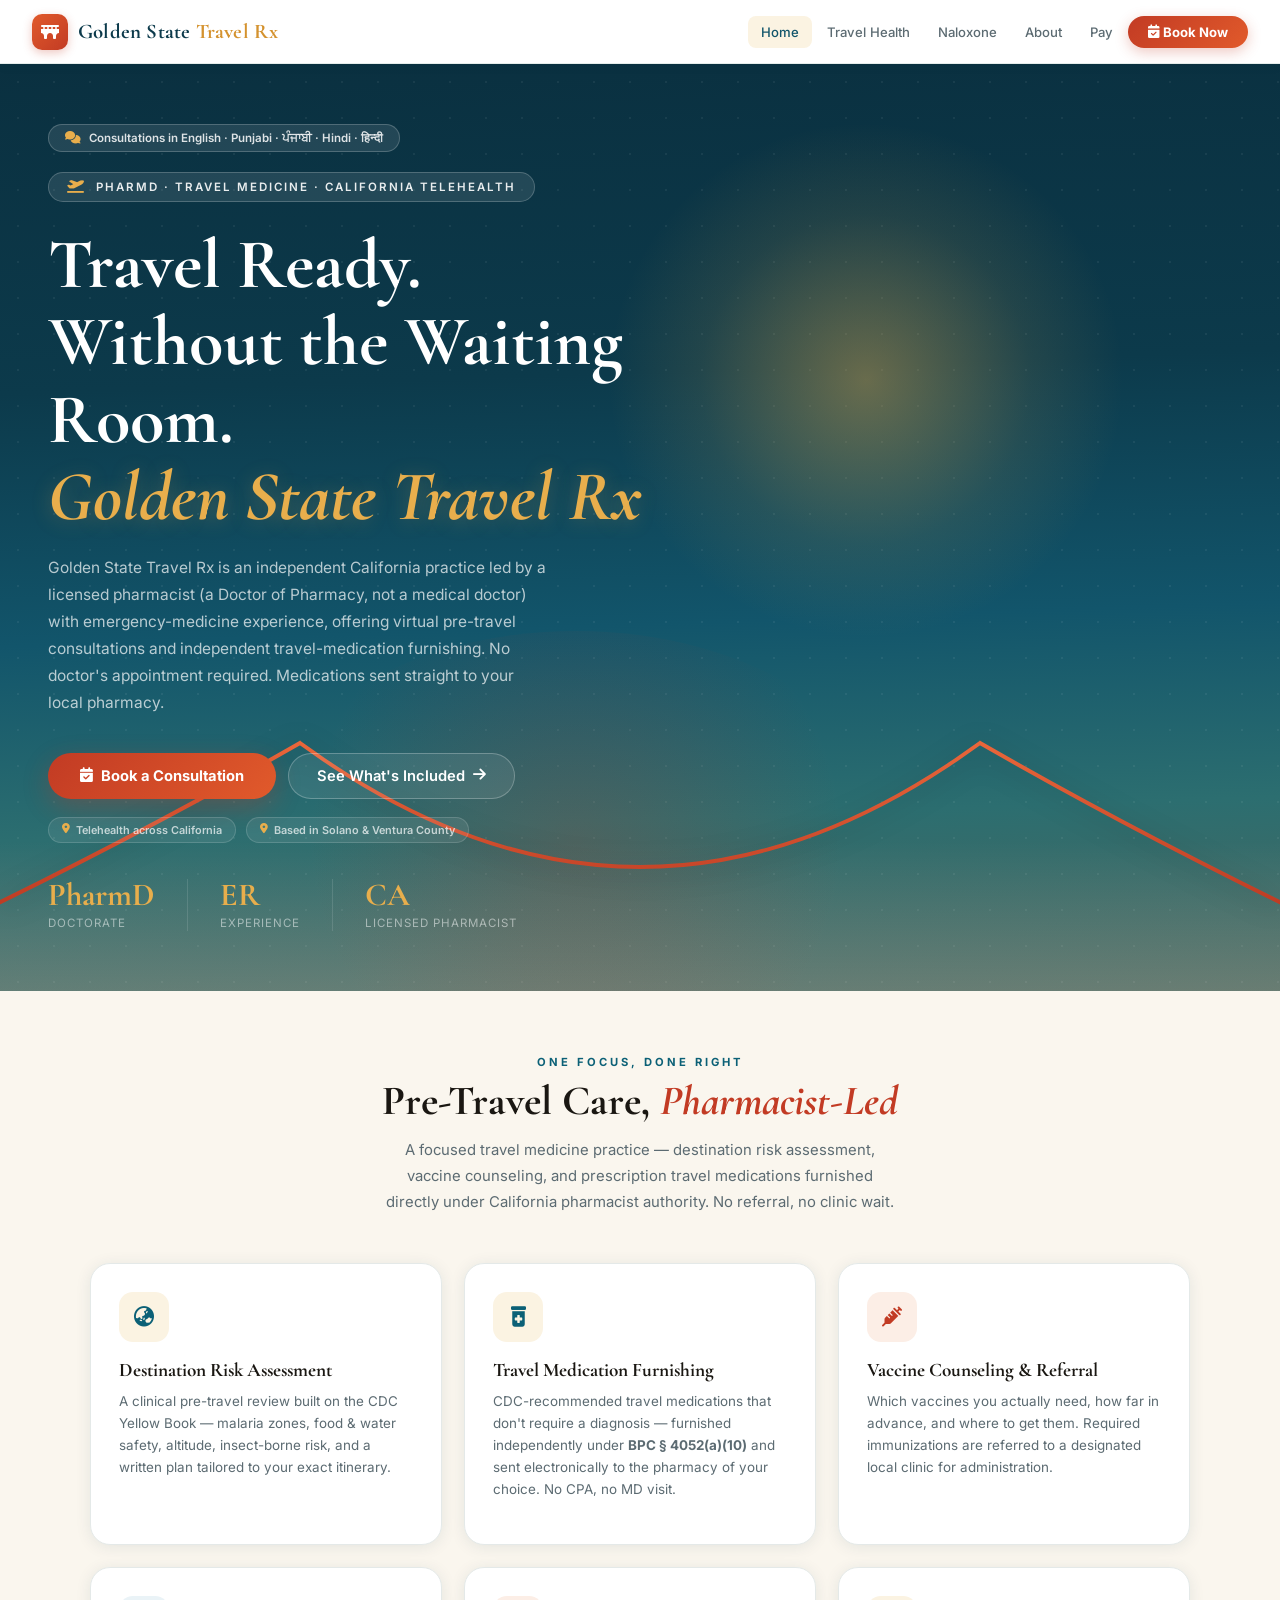
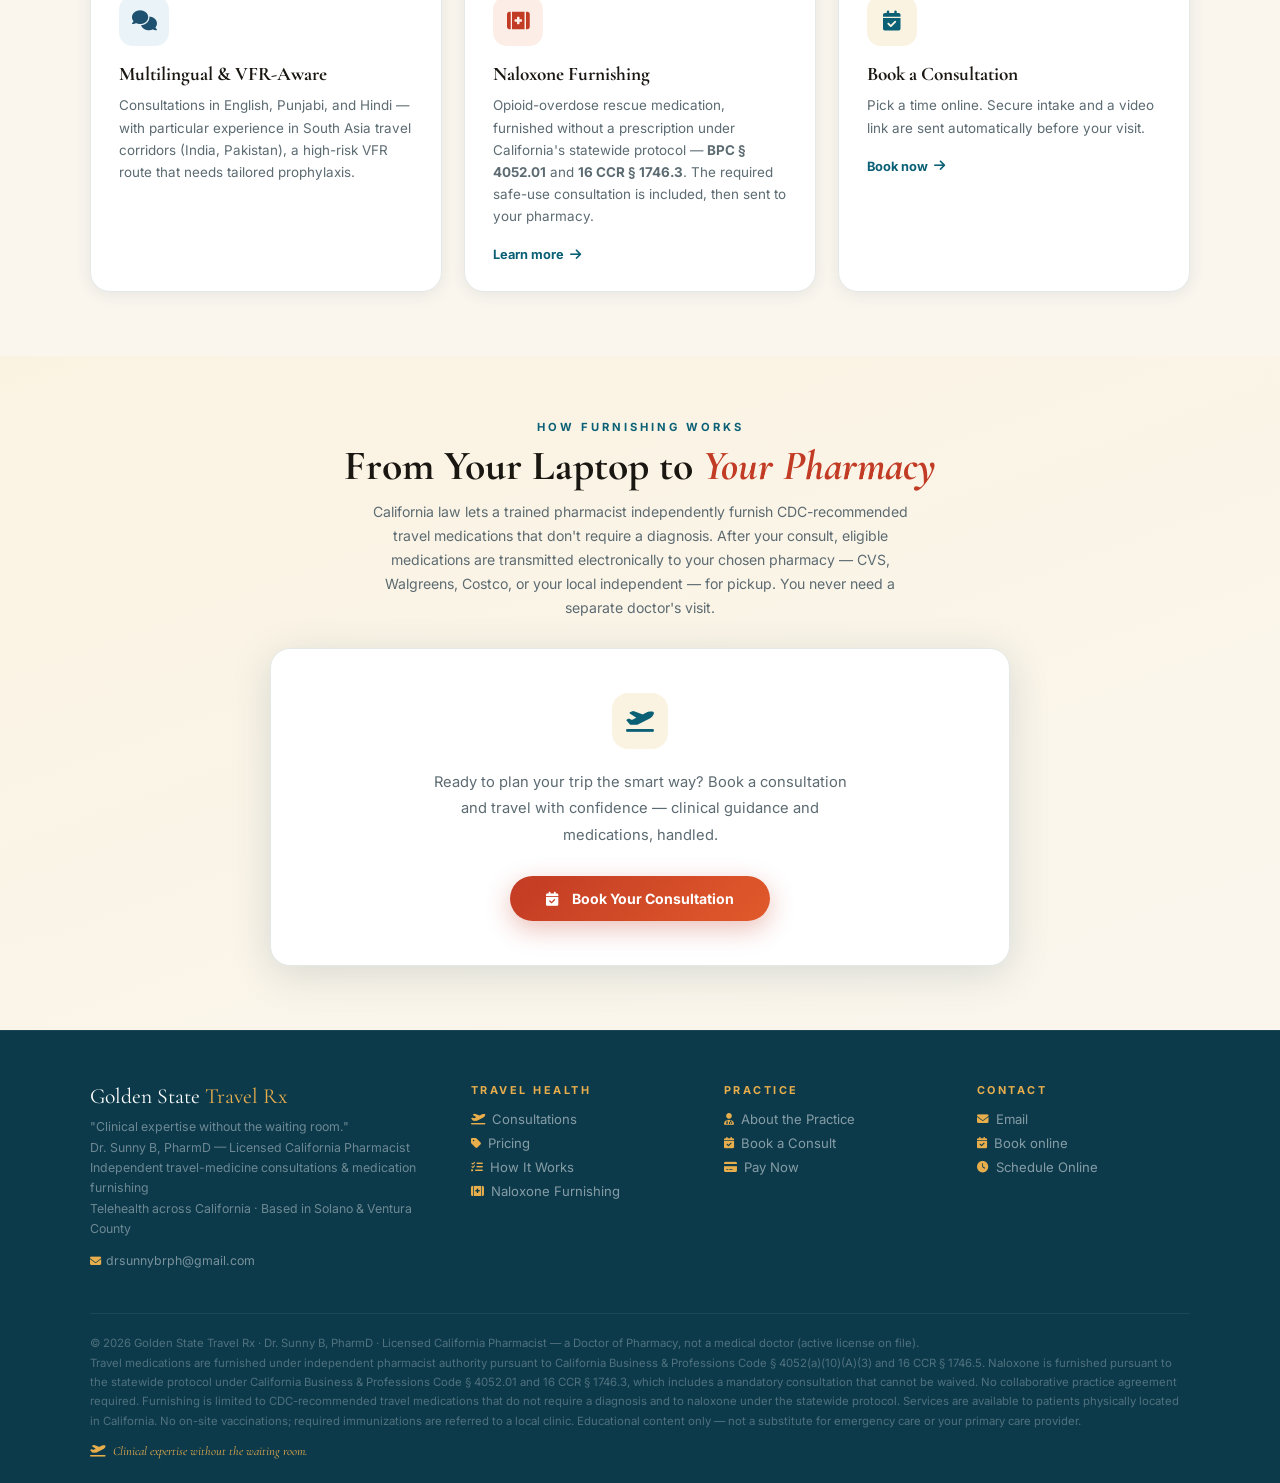
==== index.html @ 798304ad "Add files via upload" ====
<!DOCTYPE html>
<html lang="en">
<head>
<meta charset="UTF-8"/>
<meta name="viewport" content="width=device-width, initial-scale=1.0"/>
<title>Golden State Travel Rx | PharmD Travel Medicine Consultations & Furnishing | California Telehealth</title>
<meta name="description" content="Golden State Travel Rx — independent California travel-health practice offering virtual pre-travel health consultations, independent travel-medication furnishing under BPC § 4052(a)(10), and naloxone furnishing under BPC § 4052.01. Telehealth across California; based in Solano County (Fairfield, Vacaville) and Ventura County (Simi Valley, Oxnard). English, Punjabi, Hindi."/>
<meta name="keywords" content="travel health pharmacist California, travel medicine consult California, malaria prophylaxis pharmacist, travel medication furnishing California, naloxone furnishing pharmacist California, Punjabi travel health pharmacist, Golden State Travel Rx"/>
<meta property="og:title" content="Golden State Travel Rx | California Travel Medicine Pharmacist"/>
<meta property="og:description" content="Virtual pre-travel consultations and independent travel-medication furnishing from a licensed California PharmD. Telehealth across California."/>
<meta property="og:type" content="website"/>
<meta property="og:url" content="https://goldenstatetravelrx.com/"/>
<link rel="canonical" href="https://goldenstatetravelrx.com/"/>
<link href="https://fonts.googleapis.com/css2?family=Cormorant+Garamond:ital,wght@0,400;0,600;0,700;1,400;1,600&family=Inter:wght@300;400;500;600;700&display=swap" rel="stylesheet"/>
<link href="https://cdnjs.cloudflare.com/ajax/libs/font-awesome/6.5.0/css/all.min.css" rel="stylesheet"/>
<link rel="stylesheet" href="styles.css"/>
</head>
<body>

<nav class="navbar">
  <a class="nav-brand" href="index.html">
    <div class="nav-brand-icon"><i class="fa-solid fa-bridge"></i></div>
    <div class="nav-brand-text">Golden State <span>Travel Rx</span></div>
  </a>
  <ul class="nav-menu" id="navMenu">
    <li class="nav-item"><a class="nav-link" href="index.html" data-nav="home">Home</a></li>
    <li class="nav-item"><a class="nav-link" href="travel-health.html" data-nav="travel">Travel Health</a></li>
    <li class="nav-item"><a class="nav-link" href="naloxone.html" data-nav="naloxone">Naloxone</a></li>
    <li class="nav-item"><a class="nav-link" href="about.html" data-nav="about">About</a></li>
    <li class="nav-item"><a class="nav-link" href="pay.html" data-nav="pay">Pay</a></li>
    <li class="nav-item"><a class="nav-link nav-cta" href="book.html" data-nav="book"><i class="fa-solid fa-calendar-check"></i> Book Now</a></li>
  </ul>
  <button class="hamburger" onclick="toggleMobileMenu()" id="hamburger" aria-label="Toggle menu">☰</button>
</nav>

<main>
  <div class="hero">
    <div class="hero-dots"></div><div class="hero-glow"></div><div class="hero-glow2"></div><div class="hero-fog" aria-hidden="true"></div><div class="hero-bridge" aria-hidden="true"><svg class="ggb" viewBox="0 0 1440 300" preserveAspectRatio="xMidYMax slice" xmlns="http://www.w3.org/2000/svg" aria-hidden="true">
<defs>
  <linearGradient id="ggo" x1="0" y1="0" x2="0" y2="1">
    <stop offset="0" stop-color="#E9663A"/><stop offset="1" stop-color="#B4331F"/>
  </linearGradient>
</defs>
<g stroke="url(#ggo)" fill="none" stroke-linecap="round">
  <!-- deck -->
  <line x1="0" y1="250" x2="1440" y2="250" stroke-width="5"/>
  <line x1="0" y1="258" x2="1440" y2="258" stroke-width="2" opacity=".55"/>
  <!-- main cables -->
  <path d="M0,250 Q210,150 380,52 Q720,300 1060,52 Q1230,150 1440,250" stroke-width="4"/>
  <!-- suspenders -->
  <g stroke-width="1.6" opacity=".8"><line x1="404" y1="70" x2="404" y2="250"/><line x1="438" y1="93" x2="438" y2="250"/><line x1="472" y1="113" x2="472" y2="250"/><line x1="506" y1="130" x2="506" y2="250"/><line x1="540" y1="146" x2="540" y2="250"/><line x1="574" y1="158" x2="574" y2="250"/><line x1="608" y1="168" x2="608" y2="250"/><line x1="642" y1="175" x2="642" y2="250"/><line x1="676" y1="180" x2="676" y2="250"/><line x1="710" y1="182" x2="710" y2="250"/><line x1="744" y1="181" x2="744" y2="250"/><line x1="778" y1="178" x2="778" y2="250"/><line x1="812" y1="172" x2="812" y2="250"/><line x1="846" y1="164" x2="846" y2="250"/><line x1="880" y1="153" x2="880" y2="250"/><line x1="914" y1="140" x2="914" y2="250"/><line x1="948" y1="124" x2="948" y2="250"/><line x1="982" y1="105" x2="982" y2="250"/><line x1="1016" y1="83" x2="1016" y2="250"/><line x1="40" y1="229" x2="40" y2="250"/><line x1="80" y1="208" x2="80" y2="250"/><line x1="120" y1="187" x2="120" y2="250"/><line x1="160" y1="167" x2="160" y2="250"/><line x1="200" y1="146" x2="200" y2="250"/><line x1="240" y1="125" x2="240" y2="250"/><line x1="280" y1="104" x2="280" y2="250"/><line x1="320" y1="83" x2="320" y2="250"/><line x1="360" y1="62" x2="360" y2="250"/><line x1="1068" y1="56" x2="1068" y2="250"/><line x1="1108" y1="77" x2="1108" y2="250"/><line x1="1148" y1="98" x2="1148" y2="250"/><line x1="1188" y1="119" x2="1188" y2="250"/><line x1="1228" y1="140" x2="1228" y2="250"/><line x1="1268" y1="160" x2="1268" y2="250"/><line x1="1308" y1="181" x2="1308" y2="250"/><line x1="1348" y1="202" x2="1348" y2="250"/><line x1="1388" y1="223" x2="1388" y2="250"/></g>
  <!-- towers -->
  <g stroke-width="7">
    <line x1="380" y1="8" x2="380" y2="300"/>
    <line x1="1060" y1="8" x2="1060" y2="300"/>
  </g>
  <g stroke-width="4" opacity=".9">
    <line x1="360" y1="8" x2="360" y2="300"/><line x1="400" y1="8" x2="400" y2="300"/>
    <line x1="1040" y1="8" x2="1040" y2="300"/><line x1="1080" y1="8" x2="1080" y2="300"/>
    <!-- tower crossbeams -->
    <line x1="356" y1="70" x2="404" y2="70"/><line x1="356" y1="130" x2="404" y2="130"/><line x1="356" y1="200" x2="404" y2="200"/>
    <line x1="1036" y1="70" x2="1084" y2="70"/><line x1="1036" y1="130" x2="1084" y2="130"/><line x1="1036" y1="200" x2="1084" y2="200"/>
  </g>
</g>
</svg></div>
    <div class="hero-content">
      <div class="lang-badge"><i class="fa-solid fa-comments"></i> Consultations in English · Punjabi · ਪੰਜਾਬੀ · Hindi · हिन्दी</div>
      <div class="hero-eyebrow"><i class="fa-solid fa-plane-departure"></i> PharmD · Travel Medicine · California Telehealth</div>
      <h1>Travel Ready.<br/>Without the Waiting Room.<br/><em>Golden State Travel Rx</em></h1>
      <p class="hero-desc">Golden State Travel Rx is an independent California practice led by a licensed pharmacist (a Doctor of Pharmacy, not a medical doctor) with emergency-medicine experience, offering virtual pre-travel consultations and independent travel-medication furnishing. No doctor's appointment required. Medications sent straight to your local pharmacy.</p>
      <div class="hero-btns">
        <a class="btn-orange" href="book.html"><i class="fa-solid fa-calendar-check"></i> Book a Consultation</a>
        <a class="btn-ghost-white" href="travel-health.html">See What's Included <i class="fa-solid fa-arrow-right"></i></a>
      </div>
      <div class="county-row">
        <span class="county-tag"><i class="fa-solid fa-location-dot"></i> Telehealth across California</span>
        <span class="county-tag"><i class="fa-solid fa-location-dot"></i> Based in Solano &amp; Ventura County</span>
      </div>
      <div class="hero-stats" style="margin-top:36px;">
        <div class="hero-stat"><span class="hero-stat-num">PharmD</span><span class="hero-stat-label">Doctorate</span></div>
        <div class="hero-divider"></div>
        <div class="hero-stat"><span class="hero-stat-num">ER</span><span class="hero-stat-label">Experience</span></div>
        <div class="hero-divider"></div>
        <div class="hero-stat"><span class="hero-stat-num">CA</span><span class="hero-stat-label">Licensed Pharmacist</span></div>
      </div>
    </div>
  </div>

  <section style="padding:64px 40px;">
    <div class="container">
      <div class="center">
        <span class="eyebrow">One Focus, Done Right</span>
        <h2 class="section-title">Pre-Travel Care, <em>Pharmacist-Led</em></h2>
        <p class="section-sub">A focused travel medicine practice — destination risk assessment, vaccine counseling, and prescription travel medications furnished directly under California pharmacist authority. No referral, no clinic wait.</p>
      </div>
      <div class="cards-grid">
        <div class="card">
          <div class="card-icon ci-green"><i class="fa-solid fa-earth-asia"></i></div>
          <h3>Destination Risk Assessment</h3>
          <p>A clinical pre-travel review built on the CDC Yellow Book — malaria zones, food &amp; water safety, altitude, insect-borne risk, and a written plan tailored to your exact itinerary.</p>
        </div>
        <div class="card">
          <div class="card-icon ci-green"><i class="fa-solid fa-prescription-bottle-medical"></i></div>
          <h3>Travel Medication Furnishing</h3>
          <p>CDC-recommended travel medications that don't require a diagnosis — furnished independently under <strong>BPC § 4052(a)(10)</strong> and sent electronically to the pharmacy of your choice. No CPA, no MD visit.</p>
        </div>
        <div class="card">
          <div class="card-icon ci-orange"><i class="fa-solid fa-syringe"></i></div>
          <h3>Vaccine Counseling &amp; Referral</h3>
          <p>Which vaccines you actually need, how far in advance, and where to get them. Required immunizations are referred to a designated local clinic for administration.</p>
        </div>
        <div class="card">
          <div class="card-icon ci-slate"><i class="fa-solid fa-comments"></i></div>
          <h3>Multilingual &amp; VFR-Aware</h3>
          <p>Consultations in English, Punjabi, and Hindi — with particular experience in South Asia travel corridors (India, Pakistan), a high-risk VFR route that needs tailored prophylaxis.</p>
        </div>
        <a class="card" href="naloxone.html" style="text-decoration:none;">
          <div class="card-icon ci-orange"><i class="fa-solid fa-kit-medical"></i></div>
          <h3>Naloxone Furnishing</h3>
          <p>Opioid-overdose rescue medication, furnished without a prescription under California's statewide protocol — <strong>BPC § 4052.01</strong> and <strong>16 CCR § 1746.3</strong>. The required safe-use consultation is included, then sent to your pharmacy.</p>
          <span class="card-link">Learn more <i class="fa-solid fa-arrow-right"></i></span>
        </a>
        <a class="card" href="book.html" style="text-decoration:none;">
          <div class="card-icon ci-green"><i class="fa-solid fa-calendar-check"></i></div>
          <h3>Book a Consultation</h3>
          <p>Pick a time online. Secure intake and a video link are sent automatically before your visit.</p>
          <span class="card-link">Book now <i class="fa-solid fa-arrow-right"></i></span>
        </a>
      </div>
    </div>
  </section>

  <div class="form-section">
    <div class="container-sm">
      <div style="text-align:center;margin-bottom:28px;">
        <span class="eyebrow">How Furnishing Works</span>
        <h2 class="section-title" style="margin-bottom:8px;">From Your Laptop to <em>Your Pharmacy</em></h2>
        <p style="font-size:.88rem;color:var(--gray);line-height:1.7;max-width:560px;margin:0 auto;">California law lets a trained pharmacist independently furnish CDC-recommended travel medications that don't require a diagnosis. After your consult, eligible medications are transmitted electronically to your chosen pharmacy — CVS, Walgreens, Costco, or your local independent — for pickup. You never need a separate doctor's visit.</p>
      </div>
      <div style="background:white;border-radius:20px;box-shadow:var(--shadow2);border:1.5px solid var(--gray4);padding:44px 32px;text-align:center;">
        <div style="width:56px;height:56px;background:var(--mint);border-radius:16px;display:flex;align-items:center;justify-content:center;margin:0 auto 20px;">
          <i class="fa-solid fa-plane-departure" style="font-size:1.4rem;color:var(--emerald2);"></i>
        </div>
        <p style="font-family:'Inter',sans-serif;font-size:.92rem;color:var(--gray);line-height:1.8;margin-bottom:28px;max-width:440px;margin-left:auto;margin-right:auto;">Ready to plan your trip the smart way? Book a consultation and travel with confidence — clinical guidance and medications, handled.</p>
        <a href="book.html" class="btn-orange" style="display:inline-flex;text-decoration:none;font-size:.88rem;padding:14px 36px;">
          <i class="fa-solid fa-calendar-check"></i>&nbsp; Book Your Consultation
        </a>
      </div>
    </div>
  </div>
</main>

<footer>
  <div class="footer-inner">
    <div class="footer-grid">
      <div>
        <div class="footer-brand">Golden State <span>Travel Rx</span></div>
        <div class="footer-tagline">"Clinical expertise without the waiting room."<br/>Dr. Sunny B, PharmD — Licensed California Pharmacist<br/>Independent travel-medicine consultations &amp; medication furnishing<br/>Telehealth across California · Based in Solano &amp; Ventura County</div>
        <div style="margin-top:10px;"><a href="mailto:drsunnybrph@gmail.com" style="color:rgba(255,255,255,.45);font-size:.77rem;text-decoration:none;font-family:'Inter',sans-serif;"><i class="fa-solid fa-envelope" style="font-size:.7rem;color:var(--emerald4);margin-right:5px;"></i>drsunnybrph@gmail.com</a></div>
      </div>
      <div class="footer-col"><h4>Travel Health</h4><ul>
        <li><a href="travel-health.html"><i class="fa-solid fa-plane-departure"></i>Consultations</a></li>
        <li><a href="travel-health.html#pricing"><i class="fa-solid fa-tag"></i>Pricing</a></li>
        <li><a href="travel-health.html#how"><i class="fa-solid fa-list-check"></i>How It Works</a></li>
        <li><a href="naloxone.html"><i class="fa-solid fa-kit-medical"></i>Naloxone Furnishing</a></li>
      </ul></div>
      <div class="footer-col"><h4>Practice</h4><ul>
        <li><a href="about.html"><i class="fa-solid fa-user-doctor"></i>About the Practice</a></li>
        <li><a href="book.html"><i class="fa-solid fa-calendar-check"></i>Book a Consult</a></li>
        <li><a href="pay.html"><i class="fa-solid fa-credit-card"></i>Pay Now</a></li>
      </ul></div>
      <div class="footer-col"><h4>Contact</h4><ul>
        <li><a href="mailto:drsunnybrph@gmail.com"><i class="fa-solid fa-envelope"></i>Email</a></li>
        <li><a href="book.html"><i class="fa-solid fa-calendar-check"></i>Book online</a></li>
        <li><a href="book.html"><i class="fa-solid fa-clock"></i>Schedule Online</a></li>
      </ul></div>
    </div>
    <div class="footer-bottom">
      <div>
        <div class="footer-legal">© 2026 Golden State Travel Rx · Dr. Sunny B, PharmD · Licensed California Pharmacist — a Doctor of Pharmacy, not a medical doctor (active license on file).<br/>Travel medications are furnished under independent pharmacist authority pursuant to California Business &amp; Professions Code § 4052(a)(10)(A)(3) and 16 CCR § 1746.5. Naloxone is furnished pursuant to the statewide protocol under California Business &amp; Professions Code § 4052.01 and 16 CCR § 1746.3, which includes a mandatory consultation that cannot be waived. No collaborative practice agreement required. Furnishing is limited to CDC-recommended travel medications that do not require a diagnosis and to naloxone under the statewide protocol. Services are available to patients physically located in California. No on-site vaccinations; required immunizations are referred to a local clinic. Educational content only — not a substitute for emergency care or your primary care provider.</div>
      </div>
      <div class="footer-love"><i class="fa-solid fa-plane-departure"></i> Clinical expertise without the waiting room.</div>
    </div>
  </div>
</footer>

<script src="script.js"></script>
</body>
</html>
---- styles.css ----
:root{
  /* ===== Golden State / Golden Gate palette =====
     deep Pacific teal base · California gold · Golden Gate international orange · warm sand */
  --forest:#0C3A4B;   --emerald:#12556B;  --emerald2:#0B6076;  --emerald3:#12849B;  --emerald4:#E8AE4C;
  --mint:#FBF3E2;      --mint2:#F1E1BE;    --orange:#C23B24;    --orange2:#E15A2B;   --orange3:#F4C9AC;  --orange4:#FCEEE6;
  --slate:#123A54;--slate2:#1E5170;--slate3:#EAF3F7;
  --gray:#5C6B72;--gray2:#93A2A8;--gray3:#F5F7F6;--gray4:#E4E9E8;
  --white:#FFFFFF;--cream:#FAF6EE;--text:#1A1712;
  --gold:#E8AE4C;--gold2:#D4922E;--ggorange:#C23B24;
  --radius:16px;--shadow:0 2px 16px rgba(12,58,75,.09);--shadow2:0 8px 40px rgba(12,58,75,.15);
}
*{margin:0;padding:0;box-sizing:border-box;}
html{scroll-behavior:smooth;}
body{font-family:'Inter',sans-serif;background:var(--cream);color:var(--text);overflow-x:hidden;animation:fadeIn .28s ease both;padding-top:64px;}
@keyframes fadeIn{from{opacity:0;transform:translateY(8px)}to{opacity:1;transform:translateY(0)}}

/* FA sizing */
.card-icon i{font-size:1.25rem;}
.di-icon i{font-size:1rem;}
.hero-stat-num i{font-size:1.5rem;}
.price-icon i{font-size:1.6rem;color:var(--emerald2);}
.pay-logo i{font-size:2rem;}
.nav-brand-icon i{font-size:1rem;color:white;}
.emr-rec i{font-size:.8rem;color:var(--emerald2);}

/* ─── NAVBAR ─── */
.navbar{position:fixed;top:0;left:0;right:0;z-index:1000;background:rgba(255,255,255,.97);backdrop-filter:blur(16px);border-bottom:1px solid rgba(6,78,59,.1);padding:0 32px;height:64px;display:flex;align-items:center;justify-content:space-between;box-shadow:0 1px 12px rgba(6,78,59,.06);}
.nav-brand{display:flex;align-items:center;gap:10px;text-decoration:none;}
.nav-brand-icon{width:36px;height:36px;background:linear-gradient(135deg,var(--emerald),var(--emerald3));border-radius:10px;display:flex;align-items:center;justify-content:center;flex-shrink:0;}
.nav-brand-text{font-family:'Cormorant Garamond',serif;font-size:1.3rem;font-weight:700;color:var(--forest);}
.nav-brand-text span{color:var(--orange);}
.nav-menu{display:flex;align-items:center;gap:2px;list-style:none;}
.nav-item{position:relative;}
.nav-link{background:none;border:none;color:var(--gray);font-size:.82rem;font-weight:500;cursor:pointer;padding:8px 13px;border-radius:8px;transition:all .2s;font-family:'Inter',sans-serif;display:inline-flex;align-items:center;gap:4px;white-space:nowrap;text-decoration:none;}
.nav-link:hover,.nav-link.active{background:var(--mint);color:var(--emerald);}
.chevron{font-size:.62rem;transition:transform .2s;}
.nav-item.open .chevron{transform:rotate(180deg);}
.dropdown{position:absolute;top:calc(100% + 8px);left:50%;transform:translateX(-50%);background:var(--white);border:1px solid var(--gray4);border-radius:16px;padding:8px;min-width:240px;opacity:0;pointer-events:none;transition:all .2s;box-shadow:var(--shadow2);}
.nav-item.open .dropdown{opacity:1;pointer-events:all;}
.dropdown-item{display:flex;align-items:center;gap:10px;padding:10px 12px;border-radius:10px;color:var(--gray);font-size:.82rem;font-weight:500;transition:all .2s;text-decoration:none;width:100%;}
.dropdown-item:hover{background:var(--mint);color:var(--emerald);}
.dropdown-item strong{color:var(--text);display:block;font-size:.83rem;}
.dropdown-item small{color:var(--gray2);font-size:.72rem;}
.di-icon{width:34px;height:34px;border-radius:9px;display:flex;align-items:center;justify-content:center;flex-shrink:0;}
.nav-cta{background:linear-gradient(135deg,var(--orange),var(--orange2))!important;color:white!important;font-weight:700!important;border-radius:50px!important;padding:8px 20px!important;box-shadow:0 4px 14px rgba(234,88,12,.25);}
.nav-cta:hover{opacity:.9!important;transform:translateY(-1px);}
.hamburger{display:none;background:none;border:none;color:var(--forest);font-size:1.4rem;cursor:pointer;padding:4px 8px;line-height:1;}

/* ─── HERO ─── */
.hero{min-height:calc(100vh - 64px);background:linear-gradient(150deg,var(--forest) 0%,var(--emerald) 45%,#065F3A 100%);position:relative;overflow:hidden;display:flex;align-items:center;padding:60px 48px;}
.hero-dots{position:absolute;inset:0;background-image:radial-gradient(rgba(255,255,255,.06) 1px,transparent 1px);background-size:36px 36px;}
.hero-glow{position:absolute;width:700px;height:700px;border-radius:50%;background:radial-gradient(circle,rgba(16,185,129,.15),transparent 70%);top:-200px;right:-100px;pointer-events:none;}
.hero-glow2{position:absolute;width:400px;height:400px;border-radius:50%;background:radial-gradient(circle,rgba(234,88,12,.08),transparent 70%);bottom:0;left:30%;pointer-events:none;}
.hero-content{position:relative;z-index:2;max-width:680px;}
.hero-eyebrow{display:inline-flex;align-items:center;gap:10px;background:rgba(255,255,255,.1);border:1px solid rgba(255,255,255,.2);color:rgba(255,255,255,.9);font-size:.72rem;font-weight:600;letter-spacing:2px;text-transform:uppercase;padding:7px 18px;border-radius:50px;margin-bottom:24px;}
.hero-eyebrow i{font-size:.85rem;color:var(--emerald4);}
.hero h1{font-family:'Cormorant Garamond',serif;font-size:clamp(2.8rem,5.5vw,4.8rem);color:var(--white);line-height:1.1;font-weight:700;margin-bottom:18px;}
.hero h1 em{color:var(--emerald4);font-style:italic;display:block;}
.hero-desc{color:rgba(255,255,255,.7);font-size:.97rem;line-height:1.75;max-width:500px;margin-bottom:36px;}
.hero-btns{display:flex;gap:12px;flex-wrap:wrap;}
.hero-stats{display:flex;gap:32px;margin-top:52px;flex-wrap:wrap;}
.hero-stat-num{font-family:'Cormorant Garamond',serif;font-size:2rem;color:var(--emerald4);font-weight:700;display:block;line-height:1;}
.hero-stat-label{font-size:.72rem;color:rgba(255,255,255,.5);text-transform:uppercase;letter-spacing:1px;margin-top:4px;}
.hero-divider{width:1px;background:rgba(255,255,255,.12);align-self:stretch;}

/* ─── PAGE HERO ─── */
.page-hero{background:linear-gradient(140deg,var(--forest) 0%,var(--emerald) 100%);padding:80px 48px 56px;position:relative;overflow:hidden;}
.page-hero::after{content:'';position:absolute;inset:0;background-image:radial-gradient(rgba(255,255,255,.04) 1px,transparent 1px);background-size:32px 32px;}
.page-hero-inner{position:relative;z-index:1;max-width:680px;}
.page-hero h1{font-family:'Cormorant Garamond',serif;font-size:clamp(2rem,4vw,3rem);color:white;font-weight:700;margin-bottom:10px;}
.page-hero h1 em{color:var(--emerald4);font-style:italic;}
.page-hero p{color:rgba(255,255,255,.65);font-size:.93rem;line-height:1.7;max-width:540px;}
.page-hero .eyebrow{color:var(--emerald4);display:flex;align-items:center;gap:8px;margin-bottom:10px;}
.disclaimer{background:rgba(255,255,255,.07);border:1px solid rgba(255,255,255,.12);border-left:3px solid var(--orange2);border-radius:10px;padding:12px 16px;margin-top:20px;font-size:.75rem;color:rgba(255,255,255,.6);line-height:1.6;display:flex;gap:10px;position:relative;z-index:1;}
.disclaimer i{color:var(--orange2);flex-shrink:0;margin-top:2px;}

/* ─── SECTIONS ─── */
section{padding:80px 40px;}
.container{max-width:1100px;margin:0 auto;}
.container-sm{max-width:740px;margin:0 auto;}
.eyebrow{font-size:.7rem;font-weight:700;letter-spacing:3px;text-transform:uppercase;color:var(--emerald2);margin-bottom:8px;display:block;}
.section-title{font-family:'Cormorant Garamond',serif;font-size:clamp(1.8rem,3.5vw,2.6rem);font-weight:700;color:var(--text);line-height:1.2;margin-bottom:10px;}
.section-title em{color:var(--orange);font-style:italic;}
.section-sub{color:var(--gray);font-size:.93rem;line-height:1.75;max-width:520px;}
.center{text-align:center;}
.center .section-sub{margin:0 auto 48px;}
.center .eyebrow{text-align:center;}

/* ─── BUTTONS ─── */
.btn-orange{background:linear-gradient(135deg,var(--orange),var(--orange2));color:white;border:none;border-radius:50px;padding:14px 32px;font-size:.92rem;font-weight:700;cursor:pointer;display:inline-flex;align-items:center;gap:8px;transition:all .2s;box-shadow:0 8px 28px rgba(234,88,12,.35);font-family:'Inter',sans-serif;text-decoration:none;}
.btn-orange:hover{transform:translateY(-2px);box-shadow:0 12px 36px rgba(234,88,12,.45);}
.btn-ghost-white{background:rgba(255,255,255,.08);color:white;border:1.5px solid rgba(255,255,255,.25);border-radius:50px;padding:13px 28px;font-size:.92rem;font-weight:600;cursor:pointer;transition:all .2s;font-family:'Inter',sans-serif;display:inline-flex;align-items:center;gap:8px;text-decoration:none;}
.btn-ghost-white:hover{background:rgba(255,255,255,.16);border-color:rgba(255,255,255,.5);}
.btn-cta{background:linear-gradient(135deg,var(--orange),var(--orange2));color:white;border:none;border-radius:50px;padding:12px 24px;font-size:.85rem;font-weight:700;cursor:pointer;width:100%;transition:all .2s;font-family:'Inter',sans-serif;box-shadow:0 4px 14px rgba(234,88,12,.2);display:flex;align-items:center;justify-content:center;gap:8px;text-decoration:none;}
.btn-cta:hover{transform:translateY(-1px);box-shadow:0 8px 20px rgba(234,88,12,.3);}
.btn-green{background:linear-gradient(135deg,var(--emerald),var(--emerald3));color:white;border:none;border-radius:50px;padding:12px 24px;font-size:.85rem;font-weight:700;cursor:pointer;width:100%;transition:all .2s;font-family:'Inter',sans-serif;display:flex;align-items:center;justify-content:center;gap:8px;text-decoration:none;}
.btn-green:hover{transform:translateY(-1px);opacity:.9;}
.btn-slate{background:linear-gradient(135deg,var(--slate),var(--slate2));color:white;border:none;border-radius:50px;padding:12px 24px;font-size:.85rem;font-weight:700;cursor:pointer;width:100%;transition:all .2s;font-family:'Inter',sans-serif;display:flex;align-items:center;justify-content:center;gap:8px;text-decoration:none;}
.btn-slate:hover{transform:translateY(-1px);opacity:.9;}

/* ─── CARDS ─── */
.cards-grid{display:grid;grid-template-columns:repeat(auto-fit,minmax(300px,1fr));gap:22px;margin-top:48px;}
.card{background:var(--white);border-radius:20px;padding:28px;box-shadow:var(--shadow);border:1.5px solid var(--gray4);transition:all .3s;}
.card:hover{transform:translateY(-5px);box-shadow:var(--shadow2);border-color:var(--mint2);}
.card-icon{width:50px;height:50px;border-radius:14px;display:flex;align-items:center;justify-content:center;margin-bottom:16px;}
.ci-green{background:var(--mint);color:var(--emerald2);}
.ci-orange{background:var(--orange4);color:var(--orange);}
.ci-slate{background:var(--slate3);color:var(--slate2);}
.card h3{font-family:'Cormorant Garamond',serif;font-size:1.2rem;font-weight:700;margin-bottom:8px;color:var(--text);}
.card p{font-size:.84rem;color:var(--gray);line-height:1.65;margin-bottom:16px;}
.card-link{font-size:.8rem;font-weight:700;color:var(--emerald2);display:inline-flex;align-items:center;gap:6px;text-decoration:none;transition:color .2s;}
.card-link:hover{color:var(--orange);}
.tag-row{display:flex;gap:8px;flex-wrap:wrap;margin-top:10px;}

/* ─── PRICING ─── */
.pricing-grid{display:grid;grid-template-columns:repeat(auto-fit,minmax(250px,1fr));gap:20px;margin-top:40px;}
.price-card{background:var(--white);border-radius:22px;padding:28px 24px;border:1.5px solid var(--gray4);box-shadow:var(--shadow);transition:all .3s;position:relative;}
.price-card:hover{transform:translateY(-4px);box-shadow:var(--shadow2);}
.price-card.featured{border-color:var(--emerald3);background:linear-gradient(160deg,var(--mint) 0%,var(--white) 60%);}
.featured-badge{position:absolute;top:-13px;left:50%;transform:translateX(-50%);background:linear-gradient(135deg,var(--orange),var(--orange2));color:white;font-size:.68rem;font-weight:800;letter-spacing:1.5px;text-transform:uppercase;padding:4px 14px;border-radius:50px;white-space:nowrap;box-shadow:0 4px 12px rgba(234,88,12,.3);}
.price-icon{font-size:1.6rem;margin-bottom:14px;display:block;}
.price-card h3{font-family:'Cormorant Garamond',serif;font-size:1.15rem;font-weight:700;color:var(--text);margin-bottom:6px;}
.price-amount{font-family:'Cormorant Garamond',serif;font-size:2.4rem;font-weight:700;color:var(--emerald);line-height:1;}
.price-amount span{font-size:.9rem;color:var(--gray);font-family:'Inter',sans-serif;font-weight:400;}
.price-desc{font-size:.8rem;color:var(--gray);line-height:1.6;margin:10px 0 16px;}
.price-features{list-style:none;margin-bottom:20px;}
.price-features li{font-size:.8rem;color:var(--gray);padding:6px 0;display:flex;align-items:flex-start;gap:8px;border-bottom:1px solid var(--gray4);}
.price-features li:last-child{border-bottom:none;}
.price-features li i{color:var(--emerald3);font-size:.75rem;margin-top:3px;flex-shrink:0;}

/* ─── STEPS ─── */
.steps-grid{display:grid;grid-template-columns:repeat(auto-fit,minmax(180px,1fr));gap:16px;margin-top:36px;}
.step-card{background:var(--white);border-radius:18px;padding:24px 20px;text-align:center;border:1.5px solid var(--gray4);box-shadow:var(--shadow);transition:border-color .2s;}
.step-card:hover{border-color:var(--mint2);}
.step-num{width:40px;height:40px;border-radius:50%;background:linear-gradient(135deg,var(--emerald),var(--emerald3));color:white;font-weight:800;font-size:.92rem;display:flex;align-items:center;justify-content:center;margin:0 auto 14px;box-shadow:0 4px 12px rgba(5,150,105,.25);}
.step-card h4{font-family:'Cormorant Garamond',serif;font-size:1.05rem;font-weight:700;color:var(--text);margin-bottom:6px;}
.step-card p{font-size:.78rem;color:var(--gray);line-height:1.5;}

/* ─── FORM SECTION ─── */
.form-section{background:linear-gradient(160deg,var(--mint) 0%,var(--cream) 100%);padding:64px 40px;}
.form-card{background:var(--white);border-radius:24px;padding:48px 40px;box-shadow:var(--shadow2);max-width:720px;margin:0 auto;border:1.5px solid var(--mint2);text-align:center;}
.form-card-icon{width:64px;height:64px;background:var(--mint);border-radius:18px;display:flex;align-items:center;justify-content:center;margin:0 auto 20px;}
.form-card-icon i{font-size:1.8rem;color:var(--emerald2);}
.form-card h3{font-family:'Cormorant Garamond',serif;font-size:1.4rem;font-weight:700;color:var(--text);margin-bottom:10px;display:flex;align-items:center;justify-content:center;gap:10px;}
.form-card h3 i{color:var(--emerald3);font-size:1.2rem;}
.form-card p{color:var(--gray);font-size:.9rem;line-height:1.7;max-width:480px;margin:0 auto 28px;}
.form-note{font-size:.74rem;color:var(--gray2);margin-top:16px;display:flex;align-items:center;justify-content:center;gap:6px;}
.form-note i{color:var(--emerald3);}

/* ─── HIGHLIGHT BOX ─── */
.highlight-box{background:var(--mint);border:1.5px solid var(--mint2);border-left:4px solid var(--emerald3);border-radius:14px;padding:20px 24px;margin:24px 0;}
.highlight-box p{font-size:.86rem;color:var(--emerald);line-height:1.65;display:flex;gap:10px;align-items:flex-start;}
.highlight-box p i{color:var(--emerald2);flex-shrink:0;margin-top:2px;}
.highlight-box strong{color:var(--forest);}

/* ─── EMR ─── */
.emr-grid{display:grid;grid-template-columns:repeat(auto-fit,minmax(230px,1fr));gap:18px;margin-top:32px;}
.emr-card{background:var(--white);border-radius:16px;padding:22px;border:1.5px solid var(--gray4);box-shadow:var(--shadow);}
.emr-card.top{border-color:var(--emerald3);background:var(--mint);}
.emr-rec{font-size:.68rem;font-weight:800;letter-spacing:1.5px;text-transform:uppercase;color:var(--emerald2);margin-bottom:6px;display:flex;align-items:center;gap:6px;}
.emr-name{font-family:'Cormorant Garamond',serif;font-size:1.15rem;font-weight:700;color:var(--text);margin-bottom:4px;}
.emr-price{font-size:.8rem;font-weight:700;color:var(--orange);margin-bottom:8px;}
.emr-features{list-style:none;}
.emr-features li{font-size:.77rem;color:var(--gray);padding:3px 0;display:flex;gap:8px;align-items:flex-start;}
.emr-features li i{color:var(--emerald3);font-size:.7rem;margin-top:3px;flex-shrink:0;}

/* ─── PAY ─── */
.pay-grid{display:grid;grid-template-columns:repeat(auto-fit,minmax(210px,1fr));gap:20px;margin-top:36px;}
.pay-card{background:var(--white);border-radius:22px;padding:28px 24px;text-align:center;border:1.5px solid var(--gray4);box-shadow:var(--shadow);transition:all .25s;}
.pay-card:hover{transform:translateY(-4px);box-shadow:var(--shadow2);border-color:var(--mint2);}
.pay-logo{font-size:2rem;margin-bottom:12px;display:block;}
.pay-card h3{font-weight:700;font-size:1rem;color:var(--text);margin-bottom:4px;}
.pay-handle{font-size:.88rem;font-weight:700;color:var(--emerald2);margin-bottom:12px;display:block;}
.pay-card p{font-size:.76rem;color:var(--gray);margin-bottom:16px;line-height:1.5;}
.pay-btn{display:flex;align-items:center;justify-content:center;gap:8px;border-radius:50px;padding:11px 20px;font-size:.83rem;font-weight:700;text-decoration:none;color:white;transition:all .2s;border:none;cursor:pointer;font-family:'Inter',sans-serif;width:100%;}
.pay-btn:hover{opacity:.9;transform:translateY(-1px);}
.copy-btn{background:var(--mint);color:var(--emerald2);border:1.5px solid var(--mint2);border-radius:50px;padding:10px 20px;font-size:.83rem;font-weight:700;cursor:pointer;width:100%;font-family:'Inter',sans-serif;display:flex;align-items:center;justify-content:center;gap:8px;transition:all .2s;}
.copy-btn:hover{background:var(--mint2);}
.copy-btn.copied{background:var(--emerald3);color:white;border-color:var(--emerald3);}

/* ─── ABOUT ─── */
.about-wrap{display:grid;grid-template-columns:1fr 1fr;min-height:580px;max-width:1100px;margin:0 auto;border-radius:28px;overflow:hidden;box-shadow:var(--shadow2);}
.about-photo-panel{position:relative;min-height:520px;overflow:hidden;background:var(--mint);display:flex;align-items:center;justify-content:center;}
.about-photo-panel img{width:100%;height:100%;object-fit:cover;object-position:center 55%;display:block;}
.about-photo-overlay{position:absolute;inset:0;background:linear-gradient(to right,transparent 60%,rgba(248,250,249,.15) 100%);}
.about-photo-tag{position:absolute;bottom:24px;left:24px;background:rgba(6,78,59,.85);backdrop-filter:blur(8px);color:white;font-size:.72rem;font-weight:600;padding:8px 16px;border-radius:50px;display:flex;align-items:center;gap:8px;letter-spacing:.5px;}
.about-photo-tag i{color:var(--emerald4);}
.about-fallback{position:absolute;inset:0;display:none;flex-direction:column;align-items:center;justify-content:center;gap:16px;padding:40px;}
.about-fallback i{font-size:6rem;color:var(--emerald2);}
.about-fallback p{font-size:.85rem;color:var(--emerald2);text-align:center;line-height:1.6;}
.about-text-panel{background:var(--white);padding:52px 44px;display:flex;flex-direction:column;justify-content:center;}
.cred-badges{display:flex;flex-wrap:wrap;gap:6px;margin-bottom:28px;}
.badge{display:inline-block;font-size:.68rem;font-weight:700;letter-spacing:.5px;padding:4px 12px;border-radius:50px;}
.b-green{background:var(--mint);color:var(--emerald);}
.b-orange{background:var(--orange4);color:var(--orange);}
.b-slate{background:var(--slate3);color:var(--slate2);}
.about-text-panel .section-title em{color:var(--emerald2);}
.about-text-panel p{font-size:.91rem;color:var(--gray);line-height:1.8;margin-bottom:14px;}
.about-stats{display:grid;grid-template-columns:repeat(3,1fr);gap:12px;margin-top:24px;}
.astat{background:var(--mint);border-radius:14px;padding:14px;text-align:center;border:1px solid var(--mint2);}
.astat-num{font-family:'Cormorant Garamond',serif;font-size:1.5rem;font-weight:700;color:var(--emerald);display:block;}
.astat-label{font-size:.66rem;color:var(--gray);text-transform:uppercase;letter-spacing:1px;margin-top:2px;}

/* ─── SCHEDULE BOX ─── */
.schedule-box{background:linear-gradient(135deg,var(--forest),var(--emerald));border-radius:28px;padding:52px 44px;text-align:center;position:relative;overflow:hidden;}
.schedule-box::before{content:'';position:absolute;inset:0;background-image:radial-gradient(rgba(255,255,255,.05) 1px,transparent 1px);background-size:28px 28px;}
.schedule-box h2{font-family:'Cormorant Garamond',serif;font-size:2.2rem;color:white;margin-bottom:10px;position:relative;}
.schedule-box h2 em{color:var(--emerald4);font-style:italic;}
.schedule-box p{color:rgba(255,255,255,.6);font-size:.92rem;margin-bottom:28px;position:relative;}
.schedule-btns{display:flex;gap:14px;justify-content:center;flex-wrap:wrap;position:relative;}

/* ─── FOOTER ─── */
footer{background:var(--forest);padding:52px 40px 24px;border-top:1px solid rgba(255,255,255,.06);}
.footer-inner{max-width:1100px;margin:0 auto;}
.footer-grid{display:grid;grid-template-columns:1.6fr 1fr 1fr 1fr;gap:40px;margin-bottom:44px;}
.footer-brand{font-family:'Cormorant Garamond',serif;font-size:1.35rem;color:white;margin-bottom:8px;}
.footer-brand span{color:var(--emerald4);}
.footer-tagline{font-size:.77rem;color:rgba(255,255,255,.4);line-height:1.65;}
.footer-col h4{font-size:.68rem;font-weight:700;letter-spacing:2.5px;text-transform:uppercase;color:var(--emerald4);margin-bottom:14px;}
.footer-col ul{list-style:none;}
.footer-col ul li{margin-bottom:8px;}
.footer-col ul li a{color:rgba(255,255,255,.5);font-size:.82rem;text-decoration:none;display:flex;align-items:center;gap:7px;transition:color .2s;font-family:'Inter',sans-serif;}
.footer-col ul li a i{font-size:.72rem;color:var(--emerald4);}
.footer-col ul li a:hover{color:var(--emerald4);}
.footer-bottom{border-top:1px solid rgba(255,255,255,.07);padding-top:20px;display:flex;justify-content:space-between;align-items:center;flex-wrap:wrap;gap:12px;}
.footer-legal{font-size:.71rem;color:rgba(255,255,255,.28);line-height:1.7;}
.footer-love{font-size:.78rem;color:var(--emerald4);font-family:'Cormorant Garamond',serif;font-style:italic;display:flex;align-items:center;gap:7px;}

/* ─── MOBILE ─── */
@media(max-width:768px){
  .navbar{padding:0 16px;}
  .nav-menu{display:none;}
  .nav-menu.mobile-open{display:flex;flex-direction:column;position:fixed;top:64px;left:0;right:0;background:white;padding:16px;gap:4px;border-bottom:1px solid var(--gray4);box-shadow:var(--shadow2);max-height:calc(100vh - 64px);overflow-y:auto;}
  /* Only open dropdown when parent nav-item also has .open class */
  .nav-menu.mobile-open .nav-item.open .dropdown{position:static;transform:none;opacity:1;pointer-events:all;box-shadow:none;background:var(--mint);margin-top:4px;}
  .hamburger{display:block;}
  .hero{padding:40px 20px;}
  .hero h1{font-size:clamp(2.2rem,8vw,3.5rem);}
  section{padding:56px 20px;}
  .form-section{padding:44px 20px;}
  .form-card{padding:28px 20px;}
  .about-wrap{grid-template-columns:1fr;}
  .footer-grid{grid-template-columns:1fr 1fr;gap:22px;}
  .page-hero{padding:64px 20px 40px;}
  .schedule-box{padding:36px 20px;}
  .hero-stats{gap:20px;}
  .schedule-btns{flex-direction:column;align-items:center;}
  .schedule-btns a,.schedule-btns .btn-ghost-white{width:100%;max-width:320px;justify-content:center;}
  .pricing-grid{grid-template-columns:1fr;}
}

/* ─── COMING SOON / WAITLIST ─── */
.coming-soon-badge{display:inline-flex;align-items:center;gap:6px;background:var(--orange4);color:var(--orange);font-size:.65rem;font-weight:800;letter-spacing:1.5px;text-transform:uppercase;padding:4px 12px;border-radius:50px;border:1px solid var(--orange3);margin-bottom:10px;}
.coming-soon-badge i{font-size:.65rem;}
.card.coming-soon{opacity:.85;position:relative;}
.card.coming-soon::after{content:'';position:absolute;inset:0;border-radius:20px;border:2px dashed var(--orange3);pointer-events:none;}
.btn-waitlist{text-decoration:none;background:transparent;color:var(--orange);border:1.5px solid var(--orange3);border-radius:50px;padding:10px 22px;font-size:.8rem;font-weight:700;cursor:pointer;font-family:'Inter',sans-serif;display:inline-flex;align-items:center;gap:7px;transition:all .2s;width:100%;justify-content:center;}
.btn-waitlist:hover{background:var(--orange4);border-color:var(--orange2);}

/* ─── WAITLIST MODAL ─── */
.wl-overlay{position:fixed;inset:0;z-index:3000;background:rgba(6,78,59,.55);backdrop-filter:blur(6px);display:none;align-items:center;justify-content:center;padding:20px;}
.wl-overlay.open{display:flex;}
.wl-box{background:white;border-radius:24px;padding:44px 36px;max-width:460px;width:100%;box-shadow:0 24px 64px rgba(0,0,0,.25);position:relative;}
.wl-close{position:absolute;top:16px;right:20px;background:none;border:none;font-size:1.3rem;cursor:pointer;color:var(--gray2);transition:color .2s;}
.wl-close:hover{color:var(--text);}
.wl-icon{width:56px;height:56px;background:var(--orange4);border-radius:16px;display:flex;align-items:center;justify-content:center;margin:0 auto 18px;}
.wl-icon i{font-size:1.5rem;color:var(--orange);}
.wl-box h3{font-family:'Cormorant Garamond',serif;font-size:1.6rem;font-weight:700;color:var(--text);text-align:center;margin-bottom:6px;}
.wl-box p{font-size:.85rem;color:var(--gray);text-align:center;line-height:1.6;margin-bottom:24px;}
.wl-service-tag{display:block;text-align:center;font-size:.72rem;font-weight:700;letter-spacing:1px;text-transform:uppercase;color:var(--orange);margin-bottom:20px;}
.wl-input{width:100%;border:1.5px solid var(--gray4);border-radius:10px;padding:11px 14px;font-family:'Inter',sans-serif;font-size:.9rem;color:var(--text);outline:none;transition:border .2s;background:var(--cream);margin-bottom:10px;}
.wl-input:focus{border-color:var(--emerald3);background:white;}
.btn-wl-submit{width:100%;background:linear-gradient(135deg,var(--orange),var(--orange2));color:white;border:none;border-radius:50px;padding:13px;font-size:.9rem;font-weight:700;cursor:pointer;font-family:'Inter',sans-serif;transition:all .2s;display:flex;align-items:center;justify-content:center;gap:8px;margin-top:4px;}
.btn-wl-submit:hover{transform:translateY(-1px);opacity:.92;}
.wl-note{font-size:.72rem;color:var(--gray2);text-align:center;margin-top:12px;line-height:1.5;}

/* ─── LANGUAGE BADGE ─── */
.lang-badge{display:inline-flex;align-items:center;gap:8px;background:rgba(255,255,255,.1);border:1px solid rgba(255,255,255,.2);color:rgba(255,255,255,.85);font-size:.72rem;font-weight:600;padding:6px 16px;border-radius:50px;margin-bottom:20px;}
.lang-badge i{color:var(--emerald4);font-size:.78rem;}
.lang-badge-light{display:inline-flex;align-items:center;gap:8px;background:var(--mint);border:1px solid var(--mint2);color:var(--emerald);font-size:.72rem;font-weight:600;padding:6px 16px;border-radius:50px;margin-top:12px;}
.lang-badge-light i{color:var(--emerald2);font-size:.78rem;}

/* ─── COUNTY SERVICE AREA ─── */
.county-tag{display:inline-flex;align-items:center;gap:6px;background:rgba(255,255,255,.08);border:1px solid rgba(255,255,255,.15);color:rgba(255,255,255,.7);font-size:.68rem;font-weight:600;padding:5px 13px;border-radius:50px;margin-right:6px;margin-top:8px;}
.county-tag i{font-size:.65rem;color:var(--emerald4);}
.county-row{display:flex;flex-wrap:wrap;gap:4px;margin-top:10px;}

/* ─── NO-SHOTS NOTICE ─── */
.no-shots-notice{background:rgba(255,255,255,.07);border:1px solid rgba(255,255,255,.12);border-left:3px solid var(--emerald4);border-radius:10px;padding:10px 16px;margin-top:12px;font-size:.74rem;color:rgba(255,255,255,.65);line-height:1.6;display:flex;gap:10px;position:relative;z-index:1;}
.no-shots-notice i{color:var(--emerald4);flex-shrink:0;margin-top:2px;}

/* ─── FOOTER LEGAL EXTENDED ─── */
.footer-legal-extended{font-size:.67rem;color:rgba(255,255,255,.2);line-height:1.7;margin-top:8px;padding-top:8px;border-top:1px solid rgba(255,255,255,.06);}

/* ─── PRESCRIPTION FUTURE BOX ─── */
.rx-future-box{background:linear-gradient(135deg,var(--forest),var(--emerald));border-radius:20px;padding:32px 28px;color:white;position:relative;overflow:hidden;margin-top:40px;}
.rx-future-box::before{content:'';position:absolute;inset:0;background-image:radial-gradient(rgba(255,255,255,.05) 1px,transparent 1px);background-size:24px 24px;}
.rx-future-box h3{font-family:'Cormorant Garamond',serif;font-size:1.4rem;font-weight:700;color:white;margin-bottom:8px;position:relative;}
.rx-future-box h3 em{color:var(--emerald4);font-style:italic;}
.rx-future-box p{font-size:.83rem;color:rgba(255,255,255,.65);line-height:1.7;position:relative;}
.rx-future-list{list-style:none;margin-top:14px;position:relative;}
.rx-future-list li{font-size:.82rem;color:rgba(255,255,255,.7);padding:5px 0;display:flex;align-items:center;gap:10px;}
.rx-future-list li i{color:var(--emerald4);font-size:.75rem;flex-shrink:0;}


/* ========== BOOKING-REQUEST FORM (bf-) ========== */
.bf-wrap{max-width:660px;margin:0 auto;background:#fff;border:1.5px solid var(--gray4);border-radius:24px;padding:42px 36px;box-shadow:var(--shadow2);}
.bf-head{text-align:center;margin-bottom:24px;}
.bf-grid{display:grid;grid-template-columns:1fr 1fr;gap:15px 16px;}
.bf-field{display:flex;flex-direction:column;gap:6px;}
.bf-field.full{grid-column:1 / -1;}
.bf-field label{font-size:.72rem;font-weight:700;color:var(--gray);text-transform:uppercase;letter-spacing:.6px;}
.bf-field label .req{color:var(--orange2);}
.bf-input,.bf-select{width:100%;border:1.5px solid var(--gray4);border-radius:10px;padding:11px 13px;font-family:'Inter',sans-serif;font-size:.9rem;color:var(--text);outline:none;transition:border .2s,background .2s;background:var(--cream);}
.bf-input:focus,.bf-select:focus{border-color:var(--emerald3);background:#fff;}
.bf-input.bf-err,.bf-select.bf-err{border-color:#EF4444;background:#FEF2F2;}
.bf-ack{grid-column:1 / -1;display:flex;gap:11px;align-items:flex-start;background:var(--mint);border:1px solid var(--mint2);border-radius:12px;padding:13px 15px;margin-top:2px;}
.bf-ack input{margin-top:2px;flex-shrink:0;width:17px;height:17px;accent-color:var(--emerald3);cursor:pointer;}
.bf-ack label{font-size:.78rem;color:var(--gray);line-height:1.55;font-weight:500;cursor:pointer;}
.bf-submit{grid-column:1 / -1;display:inline-flex;align-items:center;justify-content:center;gap:9px;width:100%;border:none;border-radius:50px;padding:15px;font-family:'Inter',sans-serif;font-size:.95rem;font-weight:700;cursor:pointer;color:#fff;background:linear-gradient(135deg,var(--orange),var(--orange2));transition:transform .2s,box-shadow .2s,opacity .2s;box-shadow:0 10px 26px rgba(234,88,12,.28);margin-top:4px;}
.bf-submit:hover{transform:translateY(-2px);box-shadow:0 14px 34px rgba(234,88,12,.36);}
.bf-submit:disabled{opacity:.55;cursor:not-allowed;transform:none;}
.bf-status{grid-column:1 / -1;font-size:.85rem;line-height:1.6;border-radius:12px;display:none;}
.bf-status.show{display:block;padding:14px 16px;}
.bf-status.ok{background:var(--mint);border:1px solid var(--mint2);color:var(--emerald);}
.bf-status.err{background:#FEF2F2;border:1px solid #FECACA;color:#B91C1C;}
.bf-priv{grid-column:1 / -1;font-size:.72rem;color:var(--gray2);text-align:center;line-height:1.6;margin-top:2px;}
@media(max-width:560px){.bf-grid{grid-template-columns:1fr;}.bf-wrap{padding:30px 20px;}}


/* ===== ABOUT PHOTO SLIDESHOW ===== */
.about-slides{position:absolute;inset:0;}
.about-slide{position:absolute;inset:0;opacity:0;transition:opacity 1s ease;}
.about-slide.active{opacity:1;}
.about-slide-bg{position:absolute;inset:0;background-size:cover;background-position:center;filter:blur(24px) brightness(.7);transform:scale(1.18);}
.about-slide-fg{position:absolute;inset:0;width:100%;height:100%;object-fit:contain;}


/* ===== ABOUT FULL-BLEED HERO (photo bleeds full width, fades into bg) ===== */
.about-hero{position:relative;left:50%;right:50%;width:100vw;margin-left:-50vw;margin-right:-50vw;min-height:760px;background:var(--cream);overflow:hidden;display:flex;align-items:center;}
.about-hero-media{position:absolute;top:0;bottom:0;left:0;width:64%;background:var(--cream);}
.about-hero-scrim{position:absolute;inset:0;pointer-events:none;z-index:2;background:
  linear-gradient(to right, rgba(248,250,249,0) 46%, rgba(248,250,249,.6) 70%, var(--cream) 88%),
  linear-gradient(to bottom, var(--cream), rgba(248,250,249,0) 15%, rgba(248,250,249,0) 85%, var(--cream));}
.about-hero-content{position:relative;z-index:3;margin-left:auto;width:46%;max-width:640px;padding:64px 56px 64px 20px;}
.about-hero-content p{font-size:.91rem;color:var(--gray);line-height:1.8;margin-bottom:14px;}
.about-hero-content .section-title em{color:var(--emerald2);}
.about-hero .about-photo-tag{z-index:4;}
@media(max-width:980px){
  .about-hero{display:block;min-height:0;}
  .about-hero-media{position:relative;width:100%;height:58vh;min-height:380px;}
  .about-hero-scrim{background:linear-gradient(to bottom, rgba(248,250,249,0) 52%, var(--cream) 95%);}
  .about-hero-content{width:auto;max-width:none;margin:0;padding:6px 22px 44px;}
}


/* ===== ABOUT TRAVEL GALLERY (full-width destination strip) ===== */
.about-gallery{position:relative;left:50%;right:50%;width:100vw;margin-left:-50vw;margin-right:-50vw;display:flex;gap:3px;background:var(--forest);}
.gtile{position:relative;flex:1 1 0;min-width:0;margin:0;height:clamp(360px,46vh,500px);overflow:hidden;}
.gtile img{width:100%;height:100%;object-fit:cover;object-position:center center;display:block;transition:transform .7s ease;}
.gtile:hover img{transform:scale(1.06);}
.gtile figcaption{position:absolute;left:0;right:0;bottom:0;padding:32px 14px 14px;color:#fff;font-size:.74rem;font-weight:600;letter-spacing:.3px;background:linear-gradient(to top, rgba(4,30,22,.85), rgba(4,30,22,0));display:flex;align-items:center;gap:7px;}
.gtile figcaption i{color:#34D399;}
.about-story{max-width:860px;margin:64px auto 0;padding:0 24px;text-align:center;}
.about-story .cred-badges{justify-content:center;}
.about-story p{font-size:.94rem;color:var(--gray);line-height:1.85;margin:0 auto 16px;max-width:760px;text-align:left;}
.about-story .section-title em{color:var(--emerald2);}
.about-story .about-stats{justify-content:center;}
@media(max-width:980px){
  .about-gallery{overflow-x:auto;scroll-snap-type:x mandatory;-webkit-overflow-scrolling:touch;gap:2px;}
  .gtile{flex:0 0 64%;height:52vh;min-height:340px;scroll-snap-align:start;}
  .about-story{margin-top:40px;}
}


/* =================================================================
   GOLDEN STATE TRAVEL RX — California rebrand enhancements
   (bridge = signature; palette carried by tokens above)
   ================================================================= */

/* nav brand: international-orange bridge tile + gold Rx */
.nav-brand-icon{background:linear-gradient(135deg,var(--orange2),var(--orange))!important;box-shadow:0 3px 10px rgba(194,59,36,.28);}
.nav-brand-text{letter-spacing:.2px;}
.nav-brand-text span{color:var(--gold2);}

/* HERO — golden hour over the Pacific */
.hero{background:linear-gradient(178deg,#0A3040 0%,#0C3A4B 34%,#12556B 60%,#2C6E70 80%,#7C5A3E 128%)!important;}
.hero-glow{width:520px;height:520px;background:radial-gradient(circle,rgba(232,174,76,.42),rgba(232,174,76,.10) 45%,transparent 70%)!important;top:6%;right:12%;}      /* the sun */
.hero-glow2{width:640px;height:420px;background:radial-gradient(circle,rgba(194,59,36,.20),transparent 70%)!important;bottom:-60px;left:20%;}
.hero-fog{position:absolute;left:0;right:0;bottom:0;height:150px;z-index:1;pointer-events:none;
  background:linear-gradient(to top,rgba(250,246,238,.16),transparent);}
.hero-bridge{position:absolute;left:0;right:0;bottom:0;z-index:1;pointer-events:none;line-height:0;
  filter:drop-shadow(0 4px 14px rgba(0,0,0,.22));}
.hero-bridge .ggb{width:100%;height:min(300px,42vh);display:block;}
.hero-content{position:relative;z-index:3;}
.hero h1 em{color:var(--gold);text-shadow:0 2px 20px rgba(232,174,76,.28);}
.hero-eyebrow i,.lang-badge i,.county-tag i,.hero-stat-num,.hero-stat-num i{color:var(--gold)!important;}

/* PAGE HERO — same golden-hour band + faint bridge line */
.page-hero{background:linear-gradient(160deg,#0C3A4B 0%,#12556B 62%,#2C6E70 100%)!important;}
.page-hero::before{content:"";position:absolute;left:0;right:0;bottom:0;height:120px;z-index:0;pointer-events:none;opacity:.5;
  background:no-repeat bottom/100% 120px url("data:image/svg+xml;utf8,<svg xmlns='http://www.w3.org/2000/svg' viewBox='0 0 1440 120' preserveAspectRatio='xMidYMax slice'><g stroke='%23E9663A' fill='none' stroke-linecap='round'><line x1='0' y1='104' x2='1440' y2='104' stroke-width='3'/><path d='M0,104 Q210,64 380,26 Q720,150 1060,26 Q1230,64 1440,104' stroke-width='3'/><g stroke-width='5'><line x1='380' y1='6' x2='380' y2='120'/><line x1='1060' y1='6' x2='1060' y2='120'/></g></g></svg>");}
.page-hero-inner,.page-hero .disclaimer,.page-hero .no-shots-notice,.page-hero .lang-badge{position:relative;z-index:1;}
.page-hero .eyebrow{color:var(--gold);}
.page-hero h1 em{color:var(--gold);}

/* schedule / rx-future dark boxes get the golden-hour gradient too */
.schedule-box,.rx-future-box{background:linear-gradient(150deg,var(--forest),var(--emerald) 60%,#2C6E70)!important;}
.schedule-box h2 em,.rx-future-box h3 em{color:var(--gold);}
.rx-future-list li i,.schedule-box .eyebrow{color:var(--gold);}

/* gallery caption pin → gold */
.gtile figcaption i{color:var(--gold)!important;}

/* CTA orange shadows re-tinted to Golden Gate orange */
.btn-orange,.bf-submit,.btn-cta{box-shadow:0 8px 26px rgba(194,59,36,.32)!important;}
.btn-orange:hover{box-shadow:0 12px 34px rgba(194,59,36,.42)!important;}
.nav-cta{box-shadow:0 4px 14px rgba(194,59,36,.28)!important;}
.featured-badge,.step-num{box-shadow:0 4px 12px rgba(18,132,155,.3);}

/* a thin gold hairline under section eyebrows — subtle CA warmth */
.section-title em{color:var(--orange);}

@media(max-width:768px){ .hero-bridge .ggb{height:150px;} .hero-glow{width:300px;height:300px;} }
@media(prefers-reduced-motion:reduce){ body{animation:none;} .gtile img{transition:none;} }
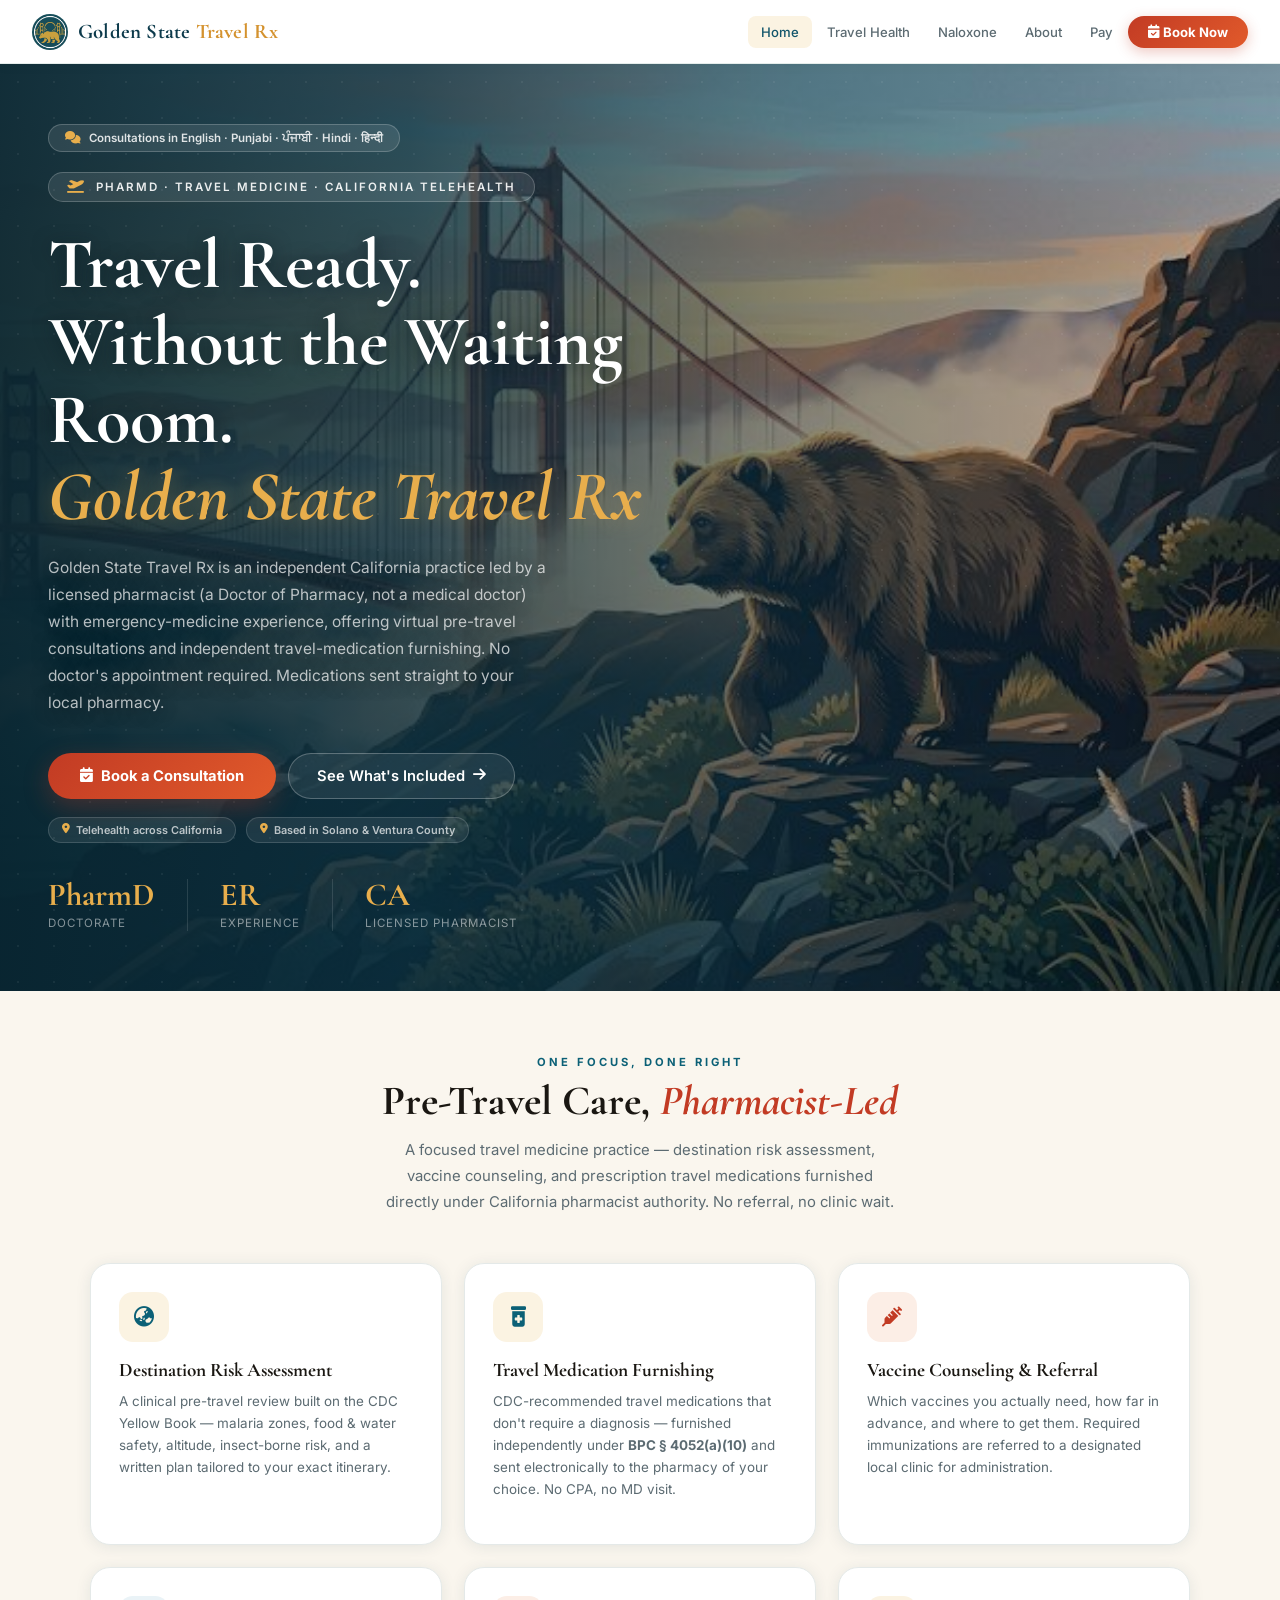
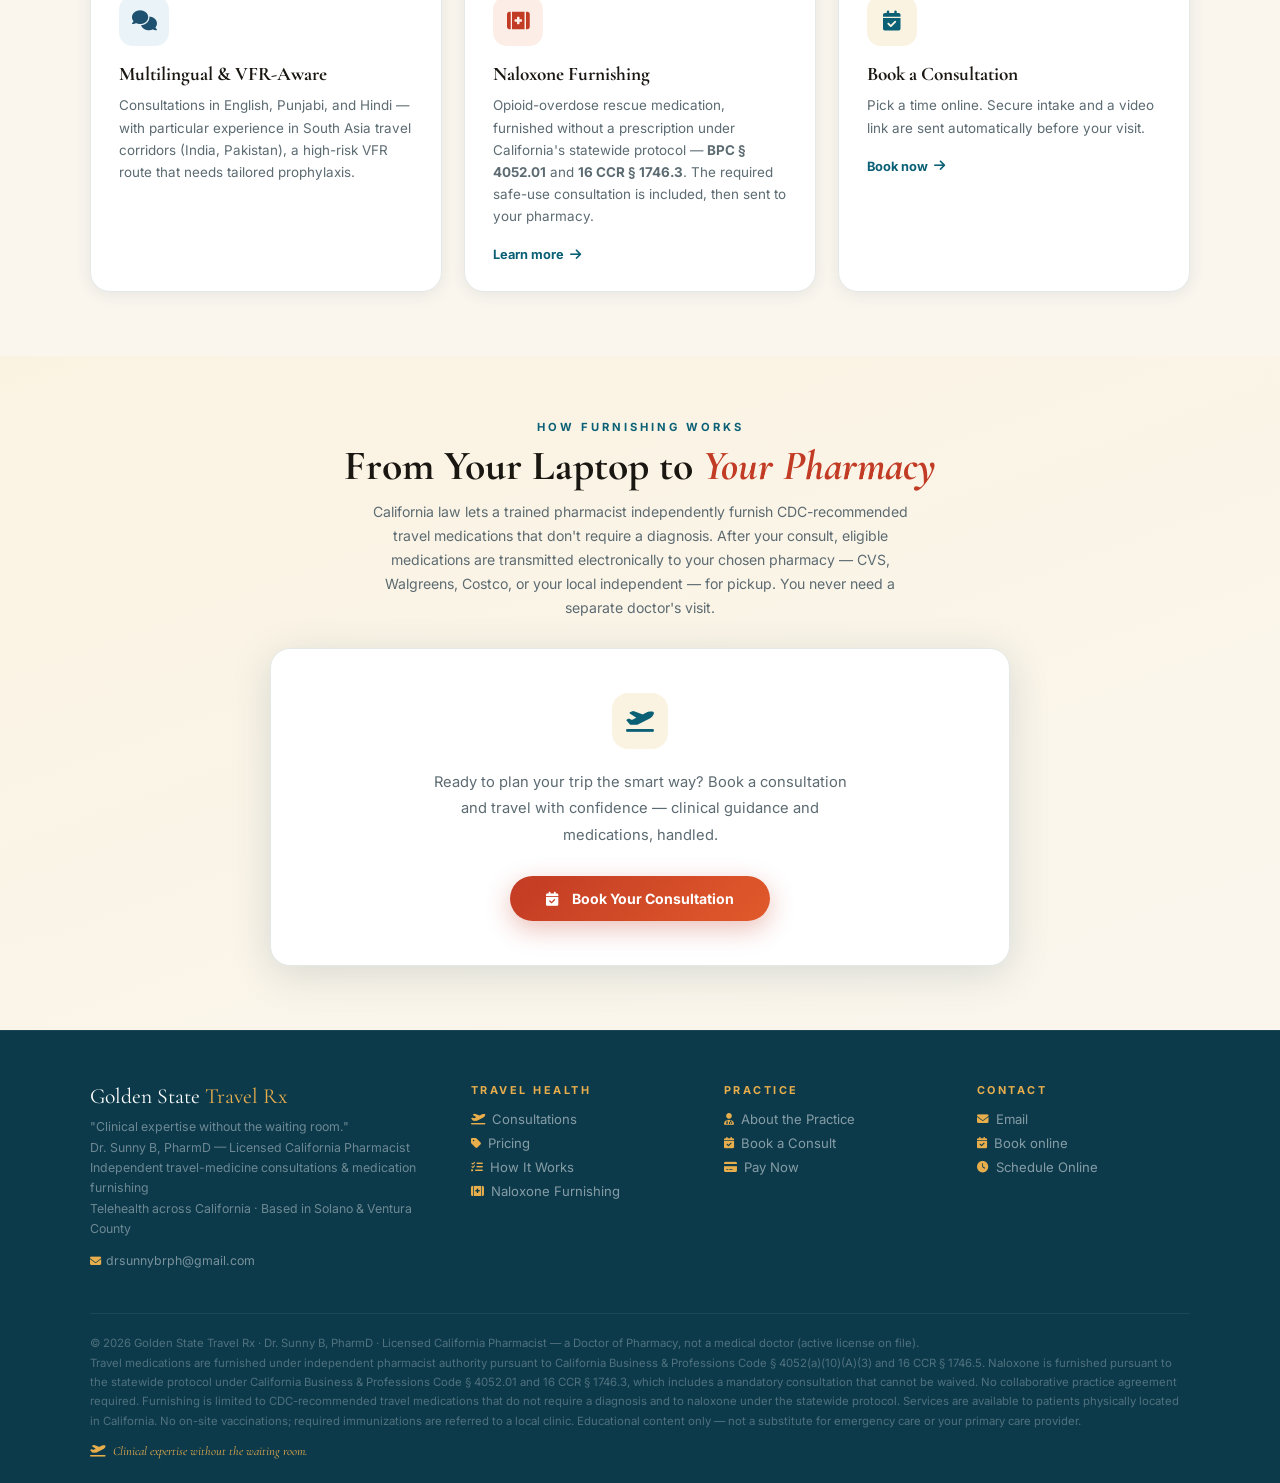
==== commit 357cc860: "Add files via upload" ====
--- a/index.html
+++ b/index.html
@@ -13,13 +13,18 @@
 <link rel="canonical" href="https://goldenstatetravelrx.com/"/>
 <link href="https://fonts.googleapis.com/css2?family=Cormorant+Garamond:ital,wght@0,400;0,600;0,700;1,400;1,600&family=Inter:wght@300;400;500;600;700&display=swap" rel="stylesheet"/>
 <link href="https://cdnjs.cloudflare.com/ajax/libs/font-awesome/6.5.0/css/all.min.css" rel="stylesheet"/>
+<link rel="icon" href="favicon.ico" sizes="any"/>
+<link rel="icon" type="image/png" sizes="32x32" href="favicon-32.png"/>
+<link rel="apple-touch-icon" href="apple-touch-icon.png"/>
+<meta property="og:image" content="https://goldenstatetravelrx.com/og-card.jpg"/>
+<meta name="twitter:card" content="summary_large_image"/>
 <link rel="stylesheet" href="styles.css"/>
 </head>
 <body>
 
 <nav class="navbar">
   <a class="nav-brand" href="index.html">
-    <div class="nav-brand-icon"><i class="fa-solid fa-bridge"></i></div>
+    <div class="nav-brand-icon"><img src="emblem-512.png" alt="Golden State Travel Rx emblem"/></div>
     <div class="nav-brand-text">Golden State <span>Travel Rx</span></div>
   </a>
   <ul class="nav-menu" id="navMenu">
--- a/styles.css
+++ b/styles.css
@@ -423,3 +423,24 @@
 
 @media(max-width:768px){ .hero-bridge .ggb{height:150px;} .hero-glow{width:300px;height:300px;} }
 @media(prefers-reduced-motion:reduce){ body{animation:none;} .gtile img{transition:none;} }
+
+/* ============ real brand imagery (Gemini) ============ */
+.nav-brand-icon{background:transparent!important;box-shadow:none!important;overflow:hidden;padding:0;}
+.nav-brand-icon img{width:100%;height:100%;object-fit:contain;display:block;border-radius:50%;}
+
+/* HERO — bear + Golden Gate illustration, text over a left scrim */
+.hero{min-height:clamp(560px,66vh,700px)!important;
+      background:linear-gradient(90deg,rgba(8,38,50,.95) 0%,rgba(10,50,66,.82) 32%,rgba(11,58,75,.5) 60%,rgba(11,58,75,.18) 100%),
+      url("hero-bridge-bear.jpg") right center/cover no-repeat !important;}
+.hero-bridge,.hero-fog,.hero-glow,.hero-glow2{display:none!important;}
+.hero h1,.hero-desc{text-shadow:0 2px 18px rgba(4,20,28,.55);}
+
+/* PAGE-HERO — foggy Golden Gate towers behind the headline */
+.page-hero{background:linear-gradient(90deg,rgba(8,38,50,.90) 0%,rgba(11,58,75,.62) 55%,rgba(11,58,75,.34) 100%),
+      url("page-hero-fog.jpg") center/cover no-repeat !important;}
+.page-hero::before{display:none!important;}
+
+@media(max-width:768px){
+  .hero{background:linear-gradient(180deg,rgba(8,38,50,.86),rgba(11,58,75,.62) 55%,rgba(11,58,75,.5)),
+        url("hero-bridge-bear.jpg") center right/cover no-repeat !important;}
+}
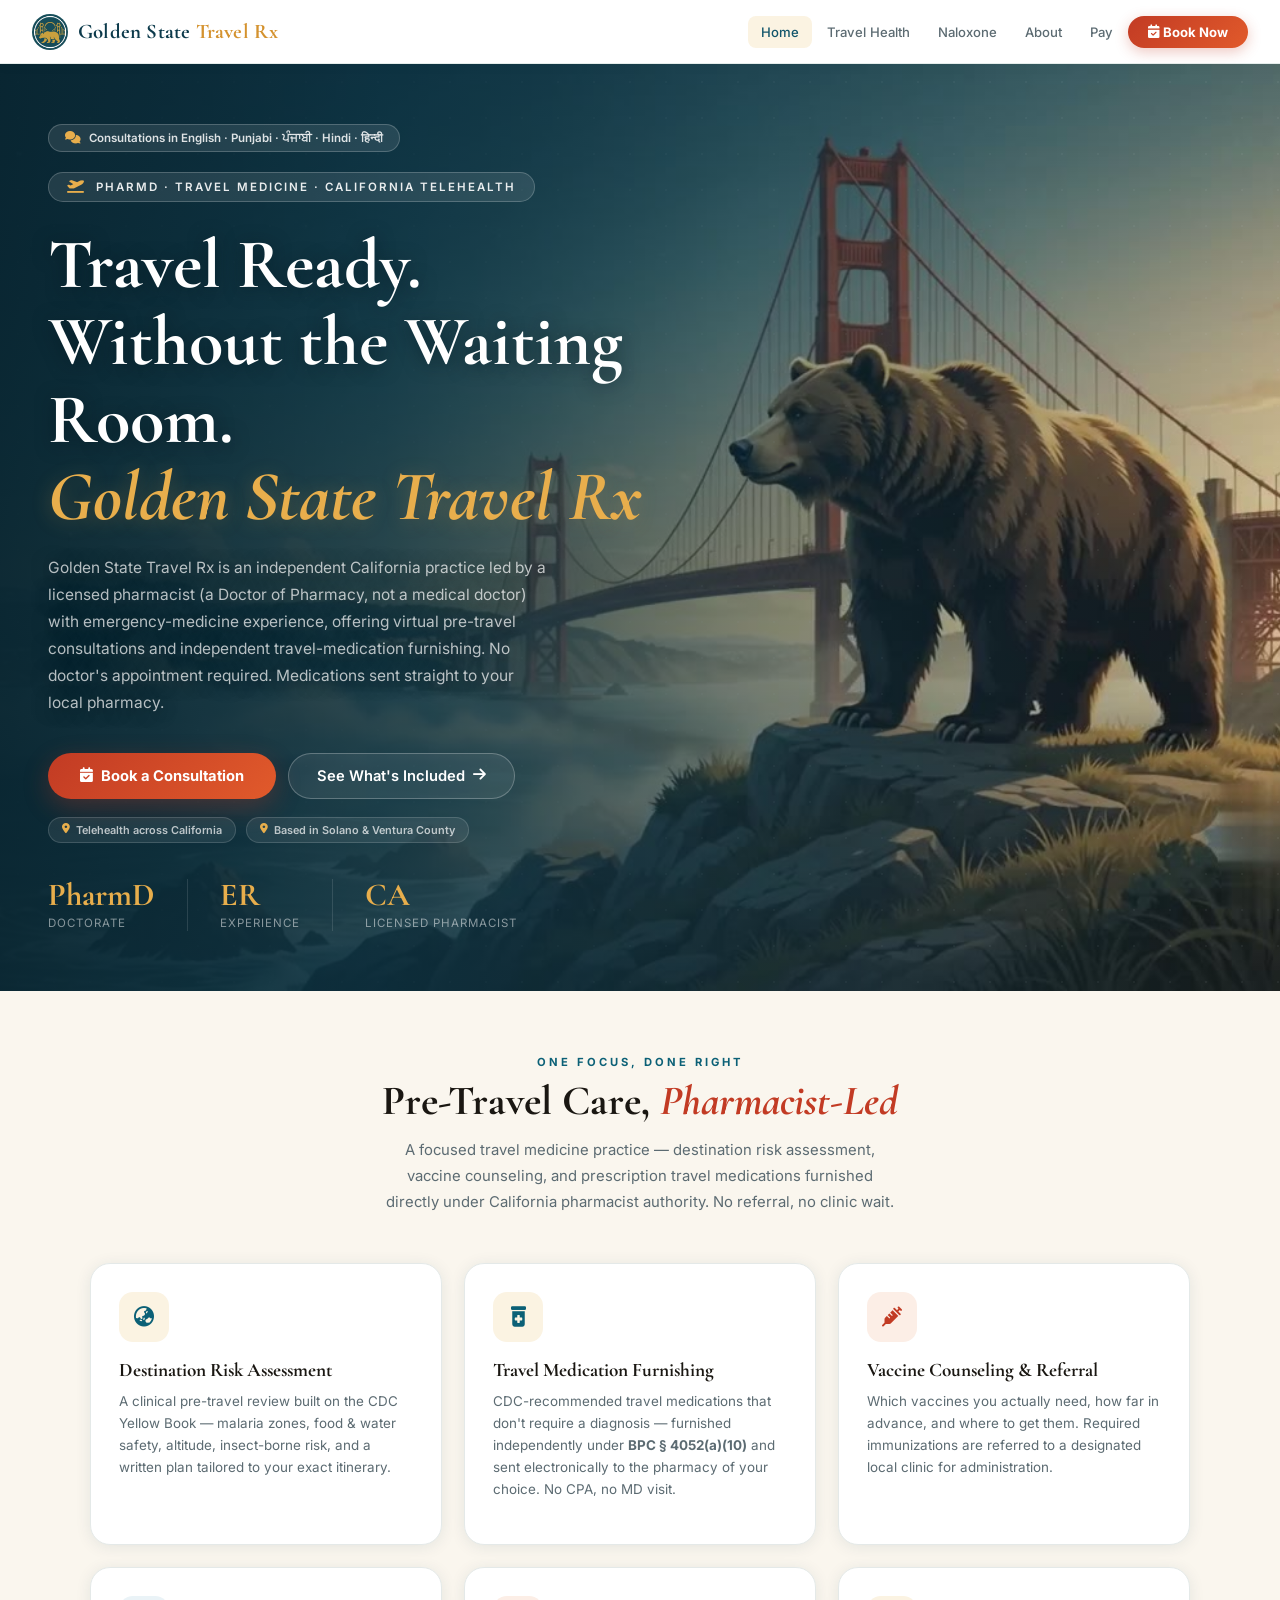
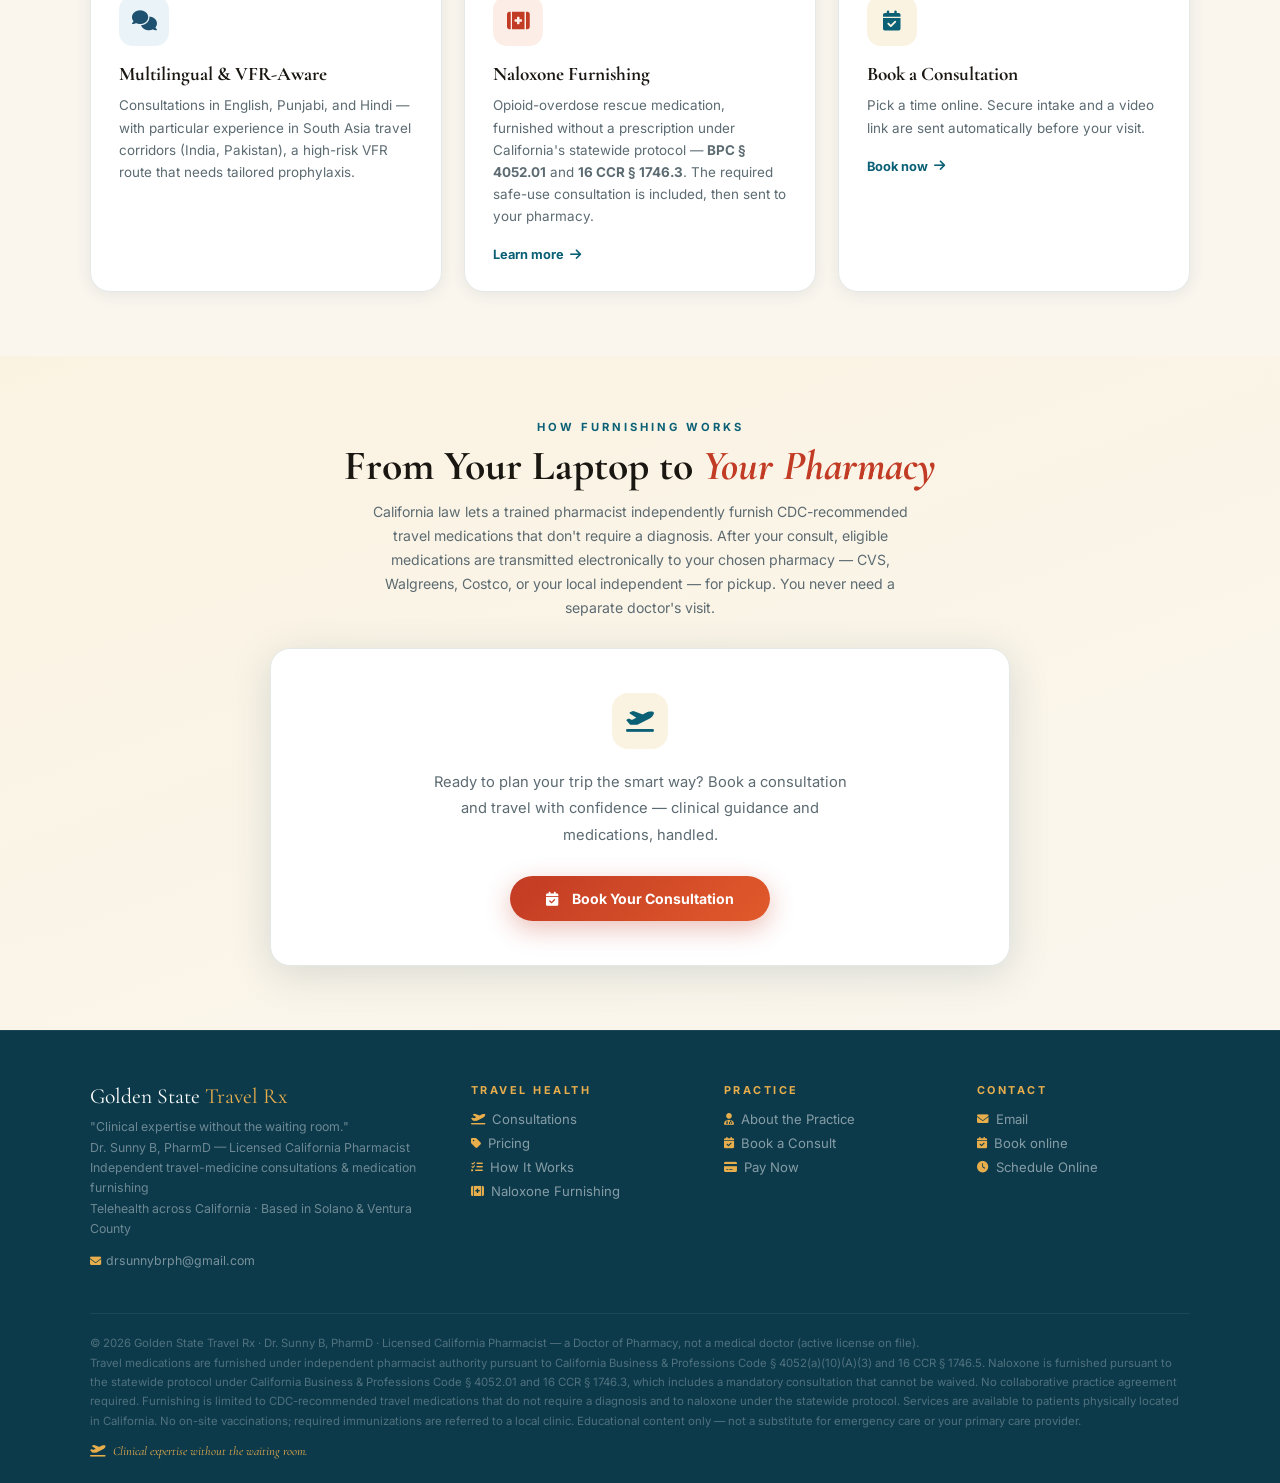
==== commit 0c9d09ec: "Add files via upload" ====
--- a/index.html
+++ b/index.html
@@ -39,7 +39,7 @@
 </nav>
 
 <main>
-  <div class="hero">
+  <div class="hero"><video class="hero-video" autoplay muted loop playsinline preload="auto" poster="hero-poster.jpg"><source src="hero.mp4" type="video/mp4"/></video><div class="hero-scrim"></div>
     <div class="hero-dots"></div><div class="hero-glow"></div><div class="hero-glow2"></div><div class="hero-fog" aria-hidden="true"></div><div class="hero-bridge" aria-hidden="true"><svg class="ggb" viewBox="0 0 1440 300" preserveAspectRatio="xMidYMax slice" xmlns="http://www.w3.org/2000/svg" aria-hidden="true">
 <defs>
   <linearGradient id="ggo" x1="0" y1="0" x2="0" y2="1">
--- a/styles.css
+++ b/styles.css
@@ -429,9 +429,11 @@
 .nav-brand-icon img{width:100%;height:100%;object-fit:contain;display:block;border-radius:50%;}
 
 /* HERO — bear + Golden Gate illustration, text over a left scrim */
-.hero{min-height:clamp(560px,66vh,700px)!important;
-      background:linear-gradient(90deg,rgba(8,38,50,.95) 0%,rgba(10,50,66,.82) 32%,rgba(11,58,75,.5) 60%,rgba(11,58,75,.18) 100%),
-      url("hero-bridge-bear.jpg") right center/cover no-repeat !important;}
+.hero{position:relative;overflow:hidden;min-height:clamp(560px,66vh,700px)!important;
+      background:url("hero-poster.jpg") 74% center/cover no-repeat !important;}
+.hero-video{position:absolute;inset:0;width:100%;height:100%;object-fit:cover;object-position:74% center;z-index:0;}
+.hero-scrim{position:absolute;inset:0;z-index:1;pointer-events:none;
+      background:linear-gradient(90deg,rgba(8,38,50,.93) 0%,rgba(10,50,66,.8) 30%,rgba(11,58,75,.46) 58%,rgba(11,58,75,.14) 100%);}
 .hero-bridge,.hero-fog,.hero-glow,.hero-glow2{display:none!important;}
 .hero h1,.hero-desc{text-shadow:0 2px 18px rgba(4,20,28,.55);}
 
@@ -440,7 +442,5 @@
       url("page-hero-fog.jpg") center/cover no-repeat !important;}
 .page-hero::before{display:none!important;}
 
-@media(max-width:768px){
-  .hero{background:linear-gradient(180deg,rgba(8,38,50,.86),rgba(11,58,75,.62) 55%,rgba(11,58,75,.5)),
-        url("hero-bridge-bear.jpg") center right/cover no-repeat !important;}
-}
+@media(max-width:768px){ .hero-video{display:none!important;} .hero{background-position:72% center!important;} }
+@media(prefers-reduced-motion:reduce){ .hero-video{display:none!important;} }
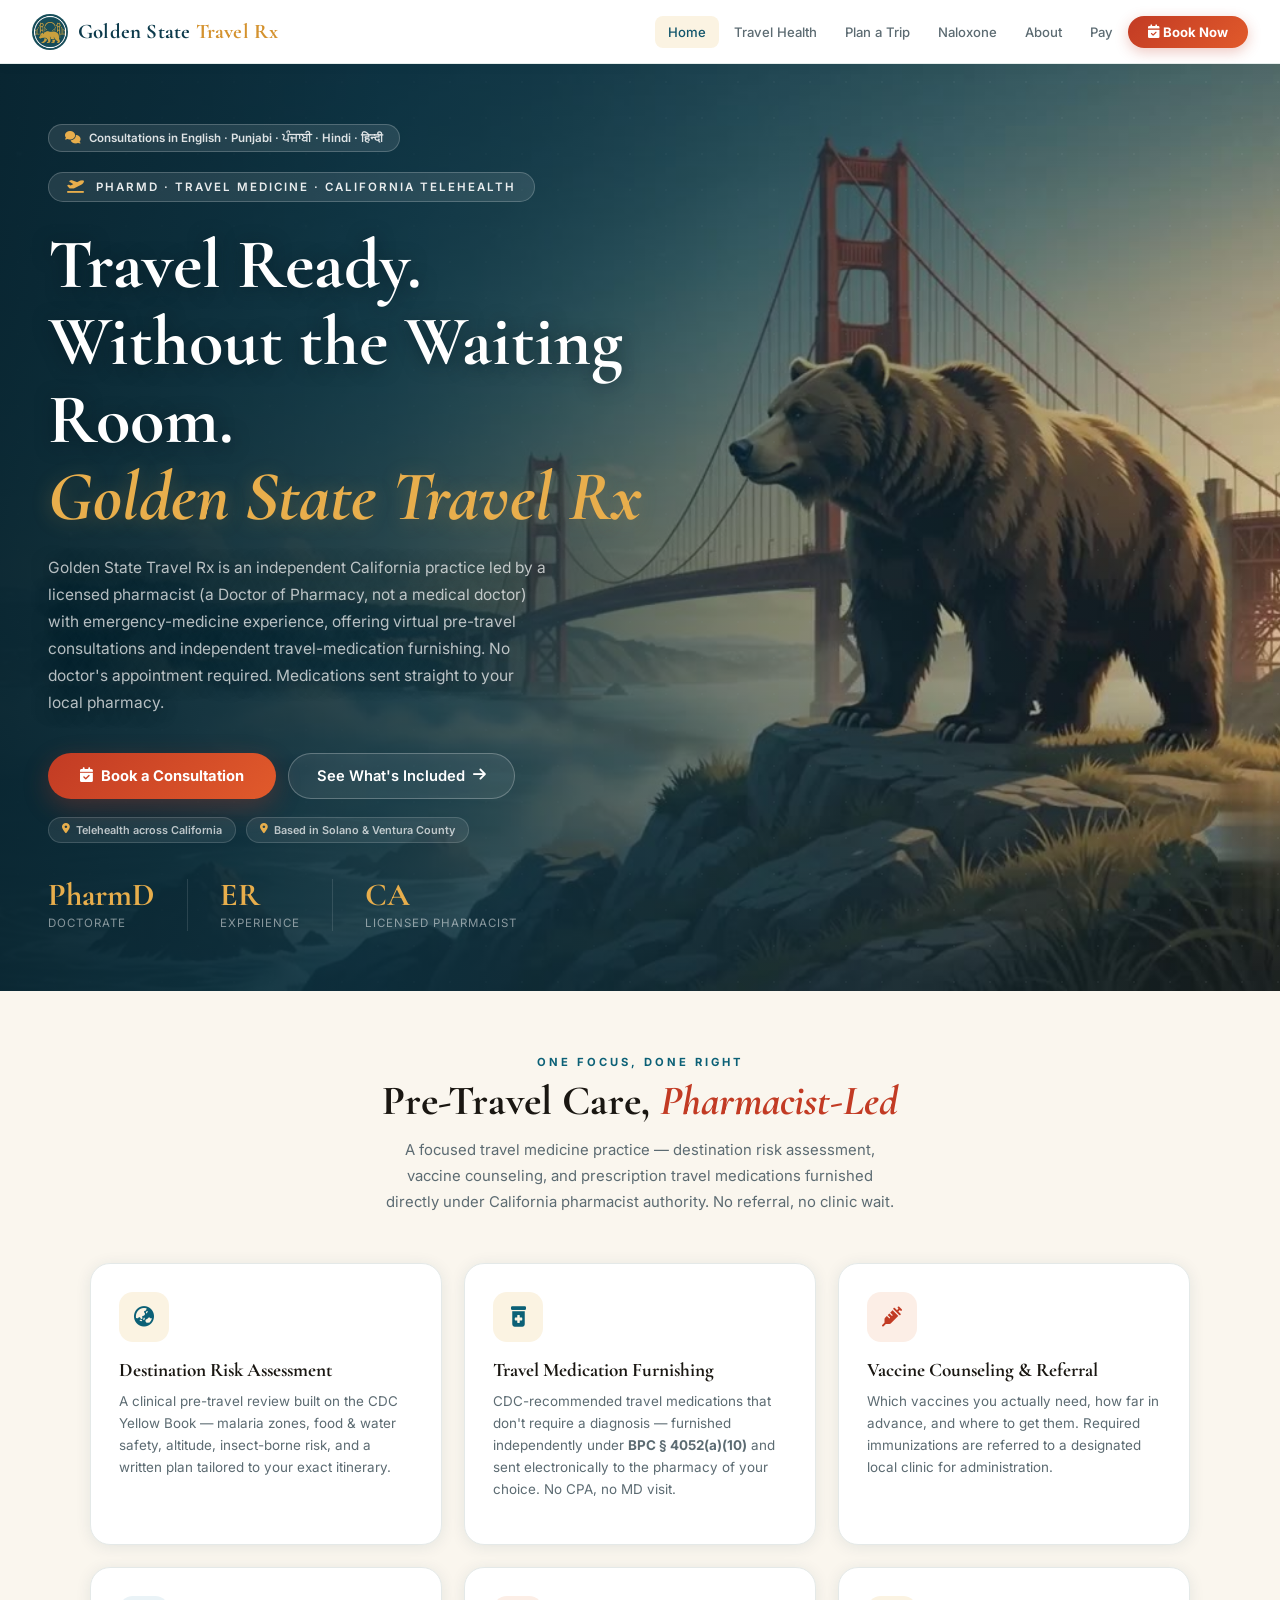
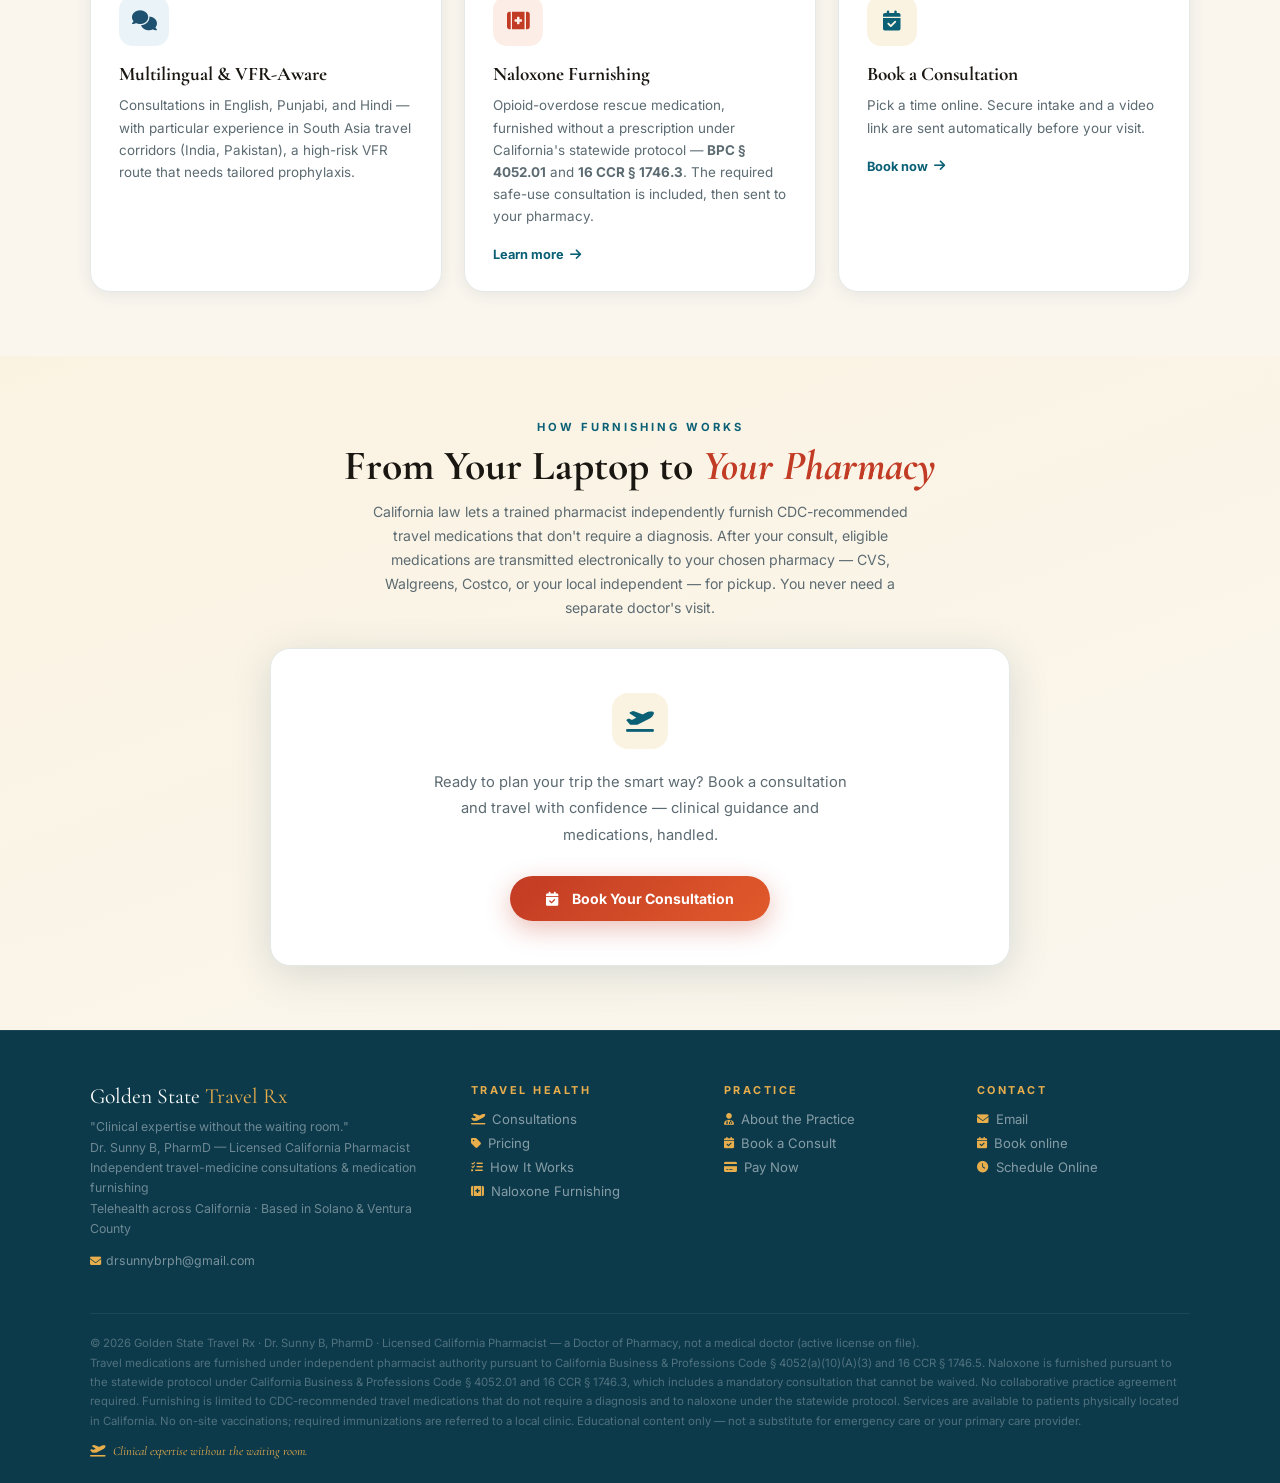
==== commit da7f28d7: "Add files via upload" ====
--- a/index.html
+++ b/index.html
@@ -30,6 +30,7 @@
   <ul class="nav-menu" id="navMenu">
     <li class="nav-item"><a class="nav-link" href="index.html" data-nav="home">Home</a></li>
     <li class="nav-item"><a class="nav-link" href="travel-health.html" data-nav="travel">Travel Health</a></li>
+    <li class="nav-item"><a class="nav-link" href="plan.html" data-nav="plan">Plan a Trip</a></li>
     <li class="nav-item"><a class="nav-link" href="naloxone.html" data-nav="naloxone">Naloxone</a></li>
     <li class="nav-item"><a class="nav-link" href="about.html" data-nav="about">About</a></li>
     <li class="nav-item"><a class="nav-link" href="pay.html" data-nav="pay">Pay</a></li>
--- a/styles.css
+++ b/styles.css
@@ -442,5 +442,5 @@
       url("page-hero-fog.jpg") center/cover no-repeat !important;}
 .page-hero::before{display:none!important;}
 
-@media(max-width:768px){ .hero-video{display:none!important;} .hero{background-position:72% center!important;} }
+@media(max-width:768px){ .hero{background-position:72% center!important;} .hero-video{object-position:72% center;} }
 @media(prefers-reduced-motion:reduce){ .hero-video{display:none!important;} }
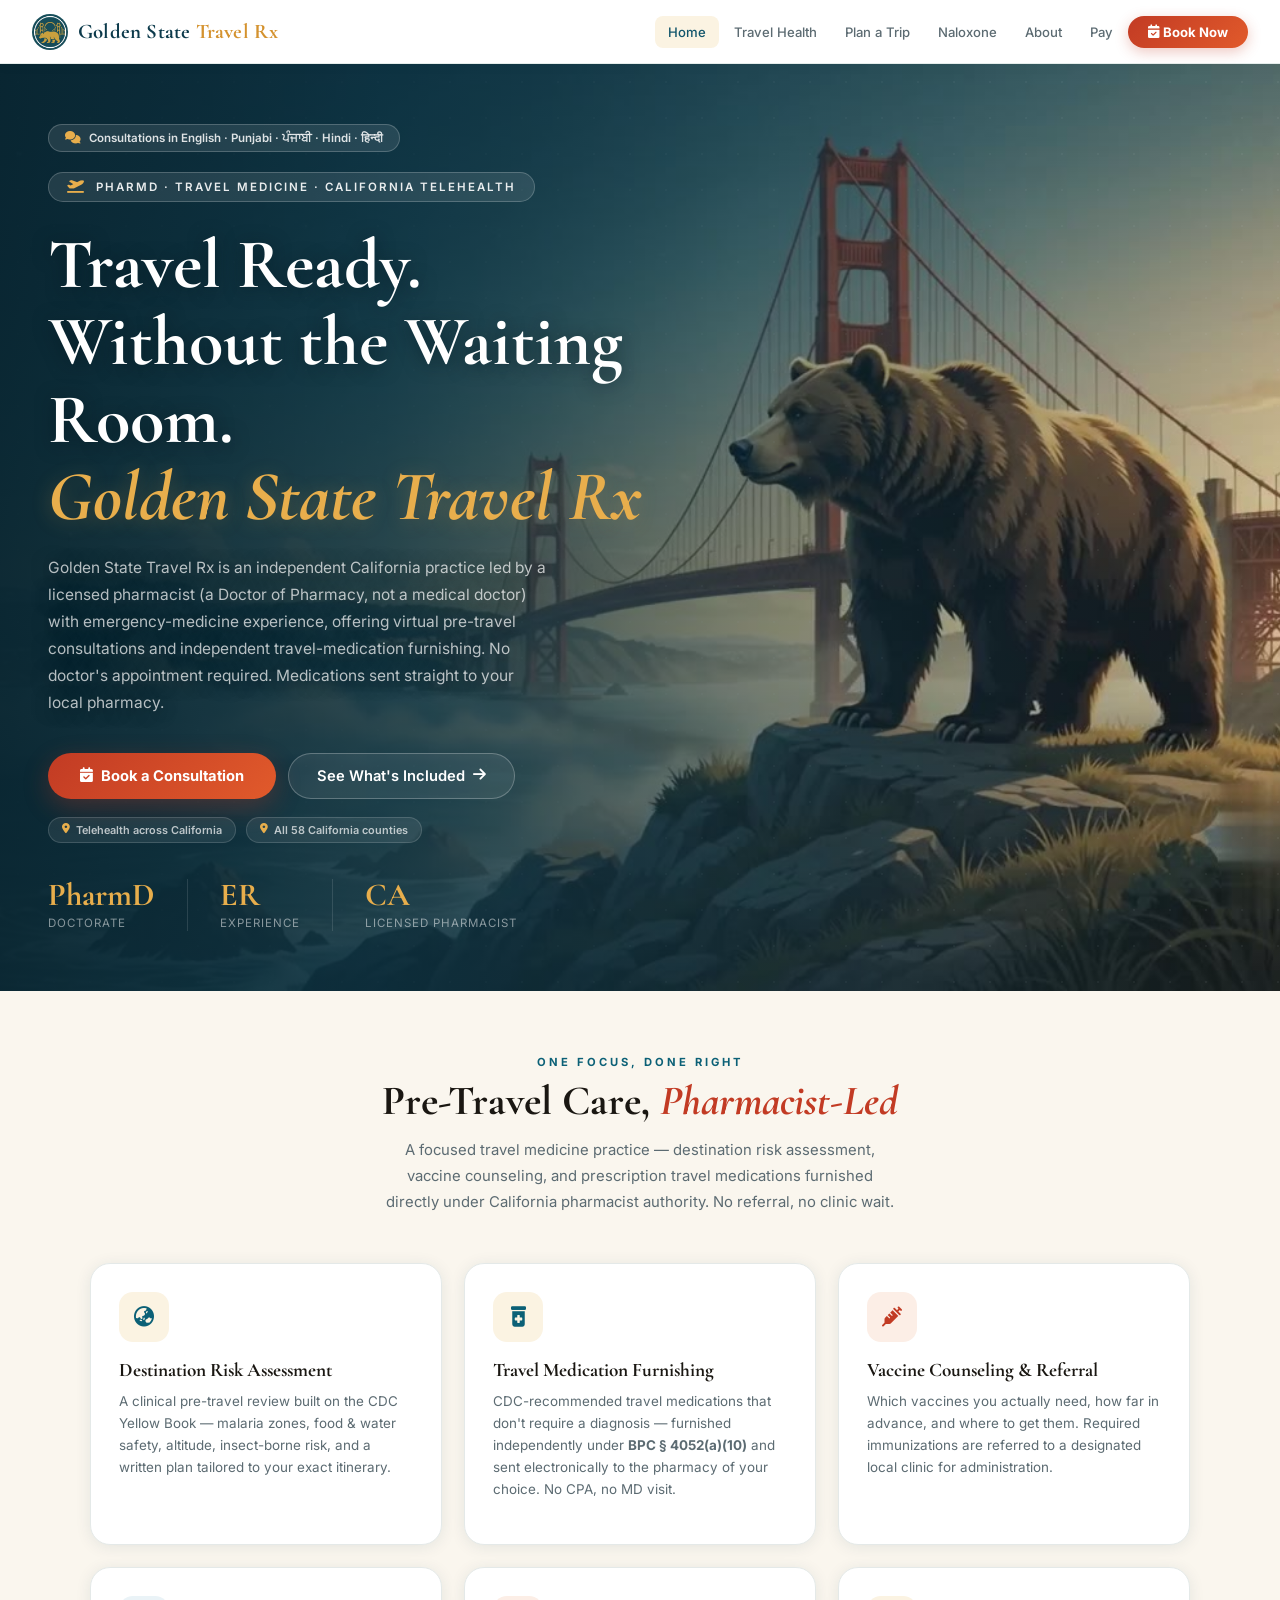
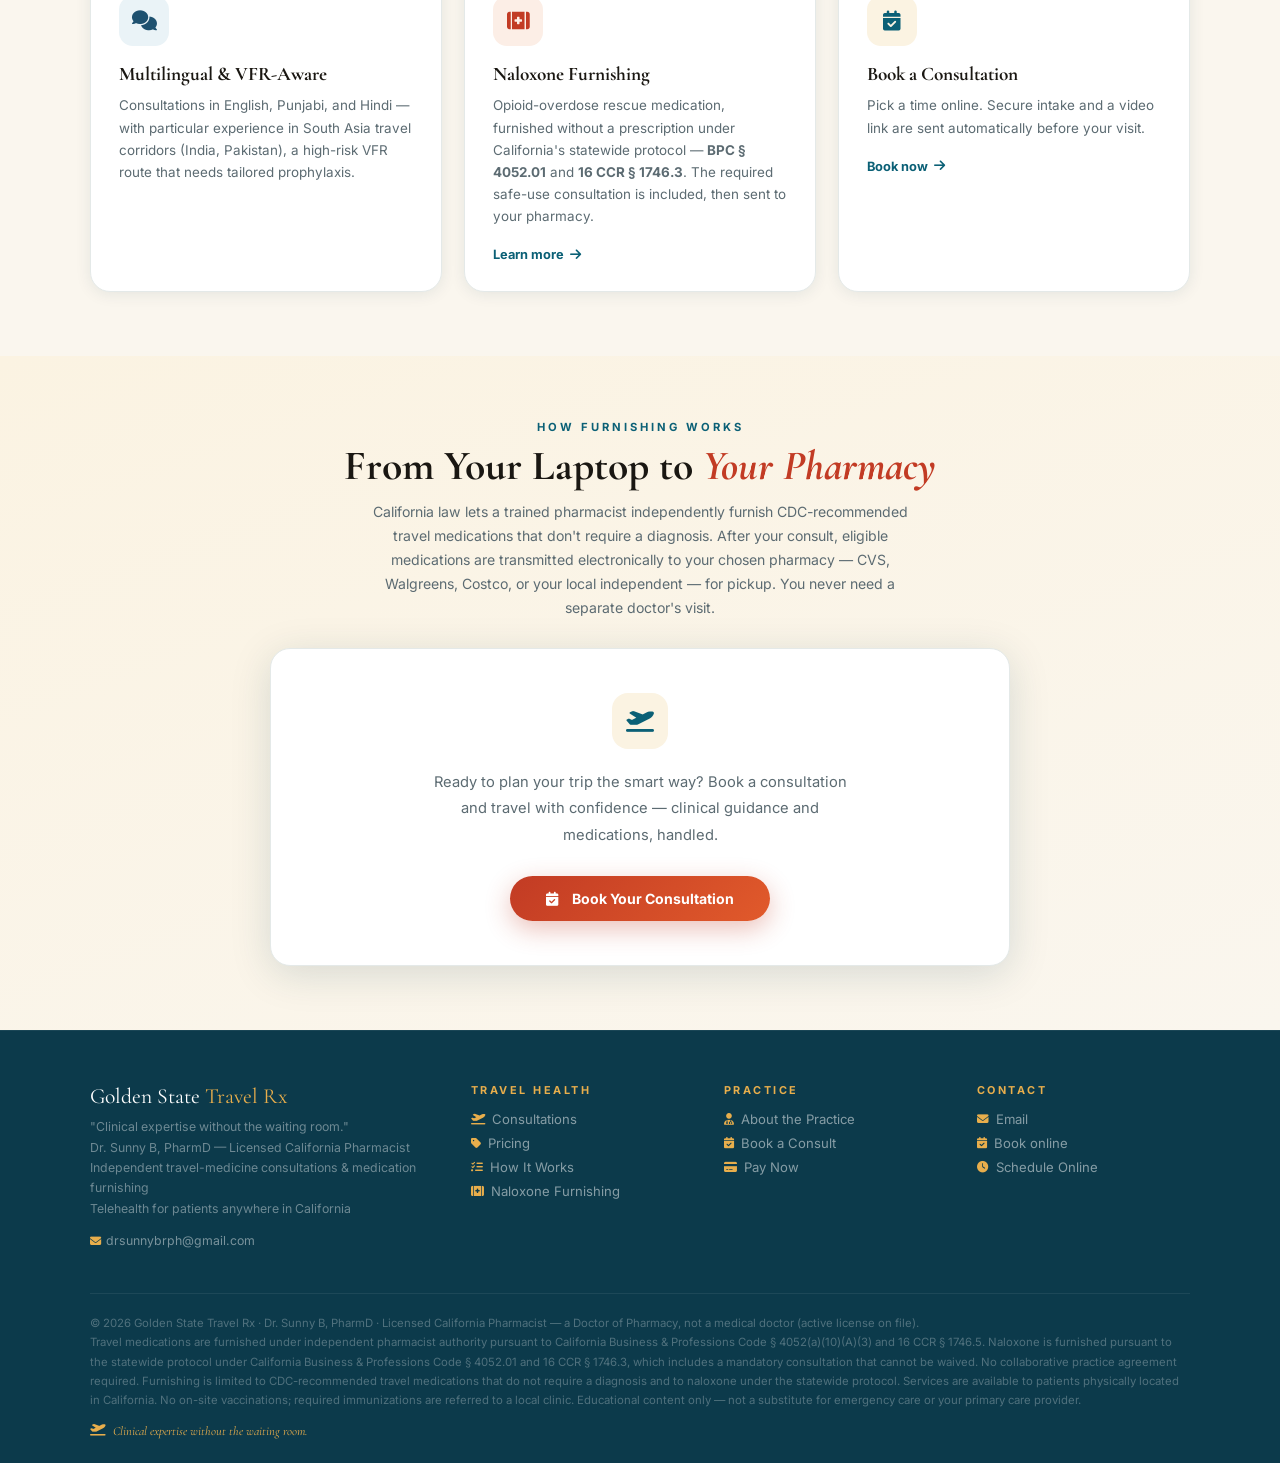
==== commit 98b9734a: "Add files via upload" ====
--- a/index.html
+++ b/index.html
@@ -4,7 +4,7 @@
 <meta charset="UTF-8"/>
 <meta name="viewport" content="width=device-width, initial-scale=1.0"/>
 <title>Golden State Travel Rx | PharmD Travel Medicine Consultations & Furnishing | California Telehealth</title>
-<meta name="description" content="Golden State Travel Rx — independent California travel-health practice offering virtual pre-travel health consultations, independent travel-medication furnishing under BPC § 4052(a)(10), and naloxone furnishing under BPC § 4052.01. Telehealth across California; based in Solano County (Fairfield, Vacaville) and Ventura County (Simi Valley, Oxnard). English, Punjabi, Hindi."/>
+<meta name="description" content="Golden State Travel Rx — independent California travel-health practice offering virtual pre-travel health consultations, independent travel-medication furnishing under BPC § 4052(a)(10), and naloxone furnishing under BPC § 4052.01. Telehealth for patients anywhere in California. English, Punjabi, Hindi."/>
 <meta name="keywords" content="travel health pharmacist California, travel medicine consult California, malaria prophylaxis pharmacist, travel medication furnishing California, naloxone furnishing pharmacist California, Punjabi travel health pharmacist, Golden State Travel Rx"/>
 <meta property="og:title" content="Golden State Travel Rx | California Travel Medicine Pharmacist"/>
 <meta property="og:description" content="Virtual pre-travel consultations and independent travel-medication furnishing from a licensed California PharmD. Telehealth across California."/>
@@ -80,7 +80,7 @@
       </div>
       <div class="county-row">
         <span class="county-tag"><i class="fa-solid fa-location-dot"></i> Telehealth across California</span>
-        <span class="county-tag"><i class="fa-solid fa-location-dot"></i> Based in Solano &amp; Ventura County</span>
+        <span class="county-tag"><i class="fa-solid fa-location-dot"></i> All 58 California counties</span>
       </div>
       <div class="hero-stats" style="margin-top:36px;">
         <div class="hero-stat"><span class="hero-stat-num">PharmD</span><span class="hero-stat-label">Doctorate</span></div>
@@ -161,7 +161,7 @@
     <div class="footer-grid">
       <div>
         <div class="footer-brand">Golden State <span>Travel Rx</span></div>
-        <div class="footer-tagline">"Clinical expertise without the waiting room."<br/>Dr. Sunny B, PharmD — Licensed California Pharmacist<br/>Independent travel-medicine consultations &amp; medication furnishing<br/>Telehealth across California · Based in Solano &amp; Ventura County</div>
+        <div class="footer-tagline">"Clinical expertise without the waiting room."<br/>Dr. Sunny B, PharmD — Licensed California Pharmacist<br/>Independent travel-medicine consultations &amp; medication furnishing<br/>Telehealth for patients anywhere in California</div>
         <div style="margin-top:10px;"><a href="mailto:drsunnybrph@gmail.com" style="color:rgba(255,255,255,.45);font-size:.77rem;text-decoration:none;font-family:'Inter',sans-serif;"><i class="fa-solid fa-envelope" style="font-size:.7rem;color:var(--emerald4);margin-right:5px;"></i>drsunnybrph@gmail.com</a></div>
       </div>
       <div class="footer-col"><h4>Travel Health</h4><ul>
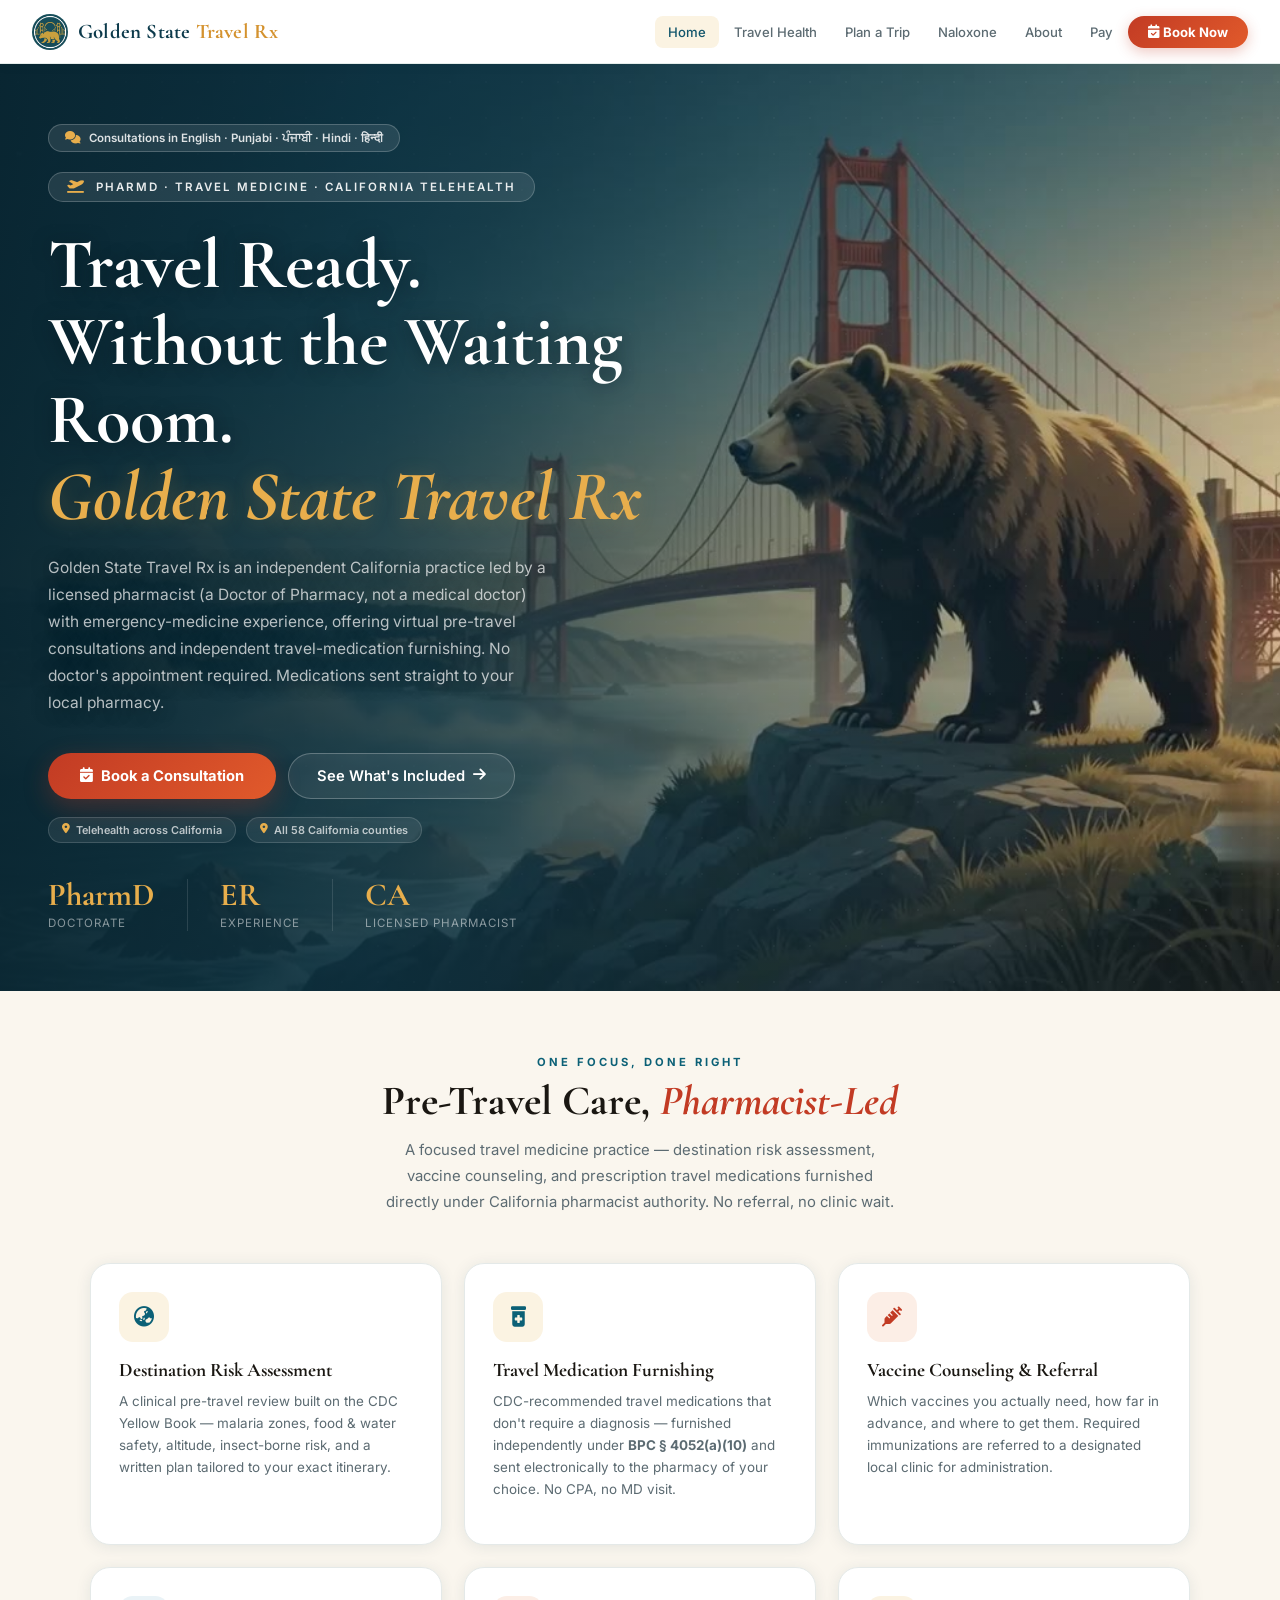
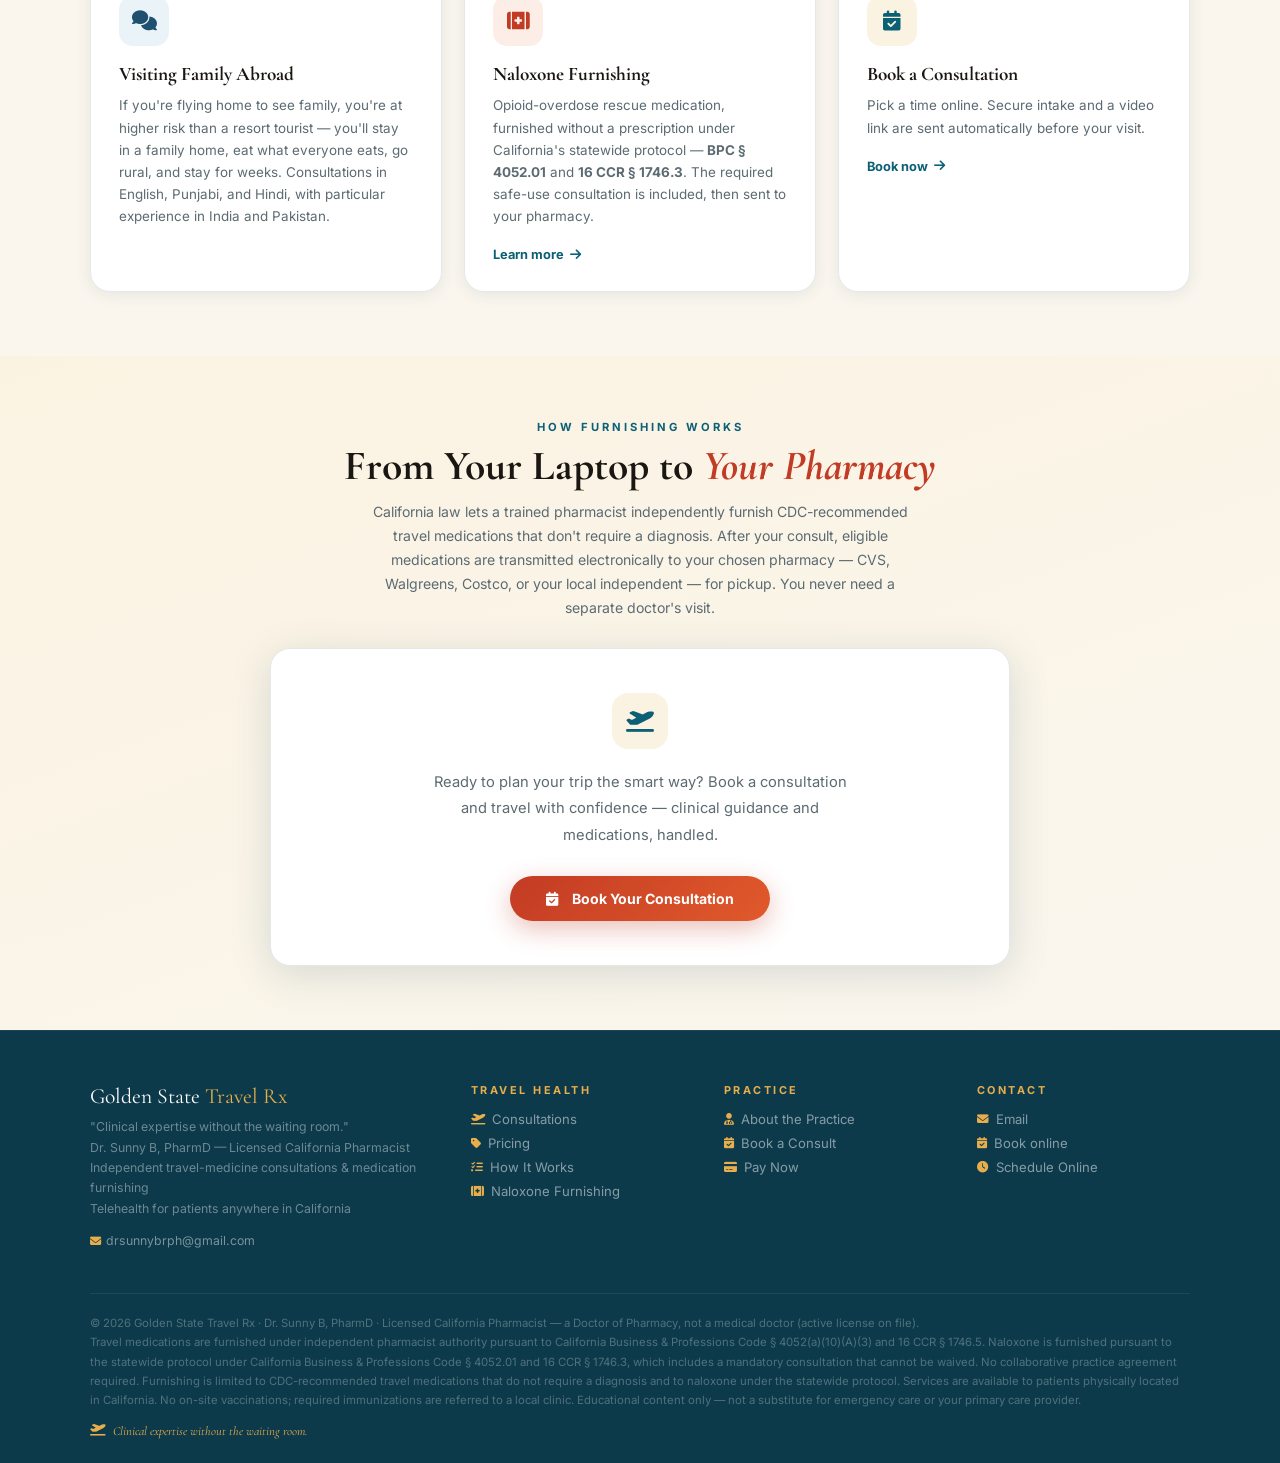
==== commit ecf92568: "Add files via upload" ====
--- a/index.html
+++ b/index.html
@@ -117,8 +117,8 @@
         </div>
         <div class="card">
           <div class="card-icon ci-slate"><i class="fa-solid fa-comments"></i></div>
-          <h3>Multilingual &amp; VFR-Aware</h3>
-          <p>Consultations in English, Punjabi, and Hindi — with particular experience in South Asia travel corridors (India, Pakistan), a high-risk VFR route that needs tailored prophylaxis.</p>
+          <h3>Visiting Family Abroad</h3>
+          <p>If you're flying home to see family, you're at higher risk than a resort tourist — you'll stay in a family home, eat what everyone eats, go rural, and stay for weeks. Consultations in English, Punjabi, and Hindi, with particular experience in India and Pakistan.</p>
         </div>
         <a class="card" href="naloxone.html" style="text-decoration:none;">
           <div class="card-icon ci-orange"><i class="fa-solid fa-kit-medical"></i></div>
